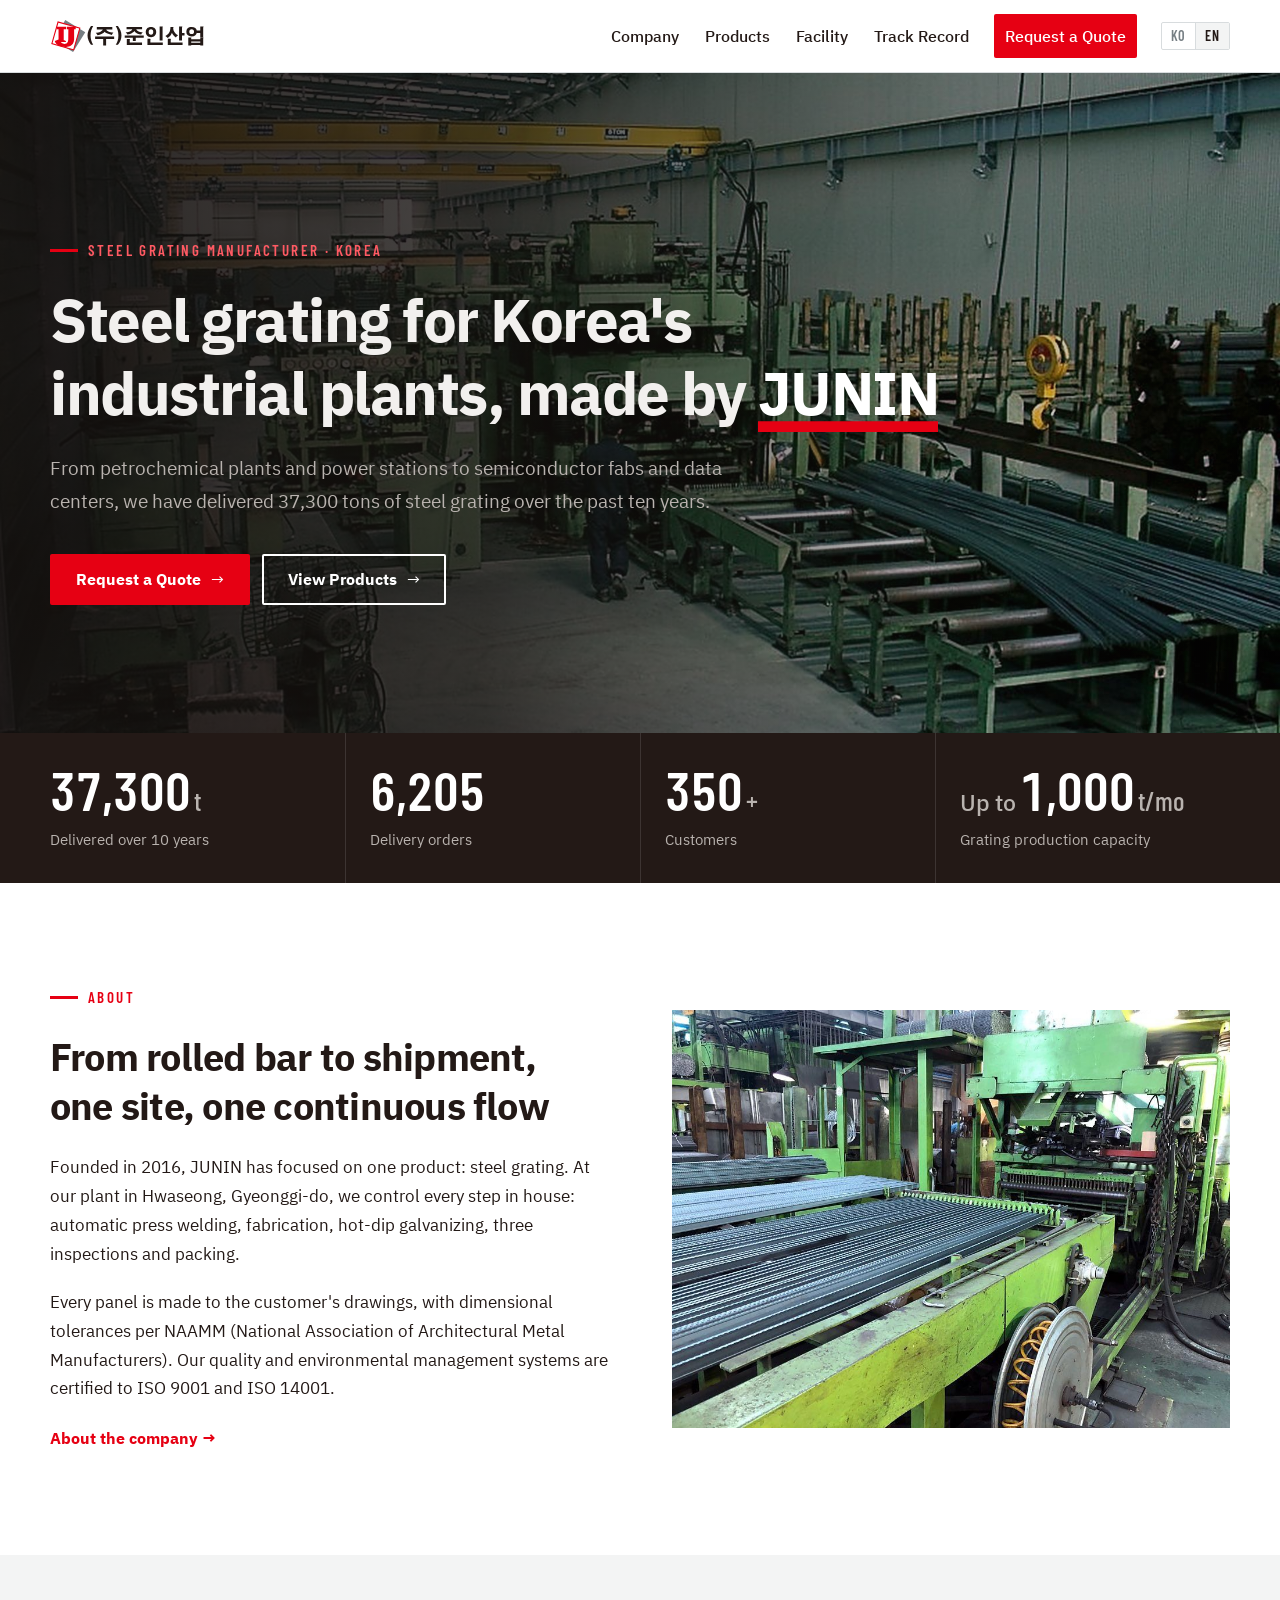
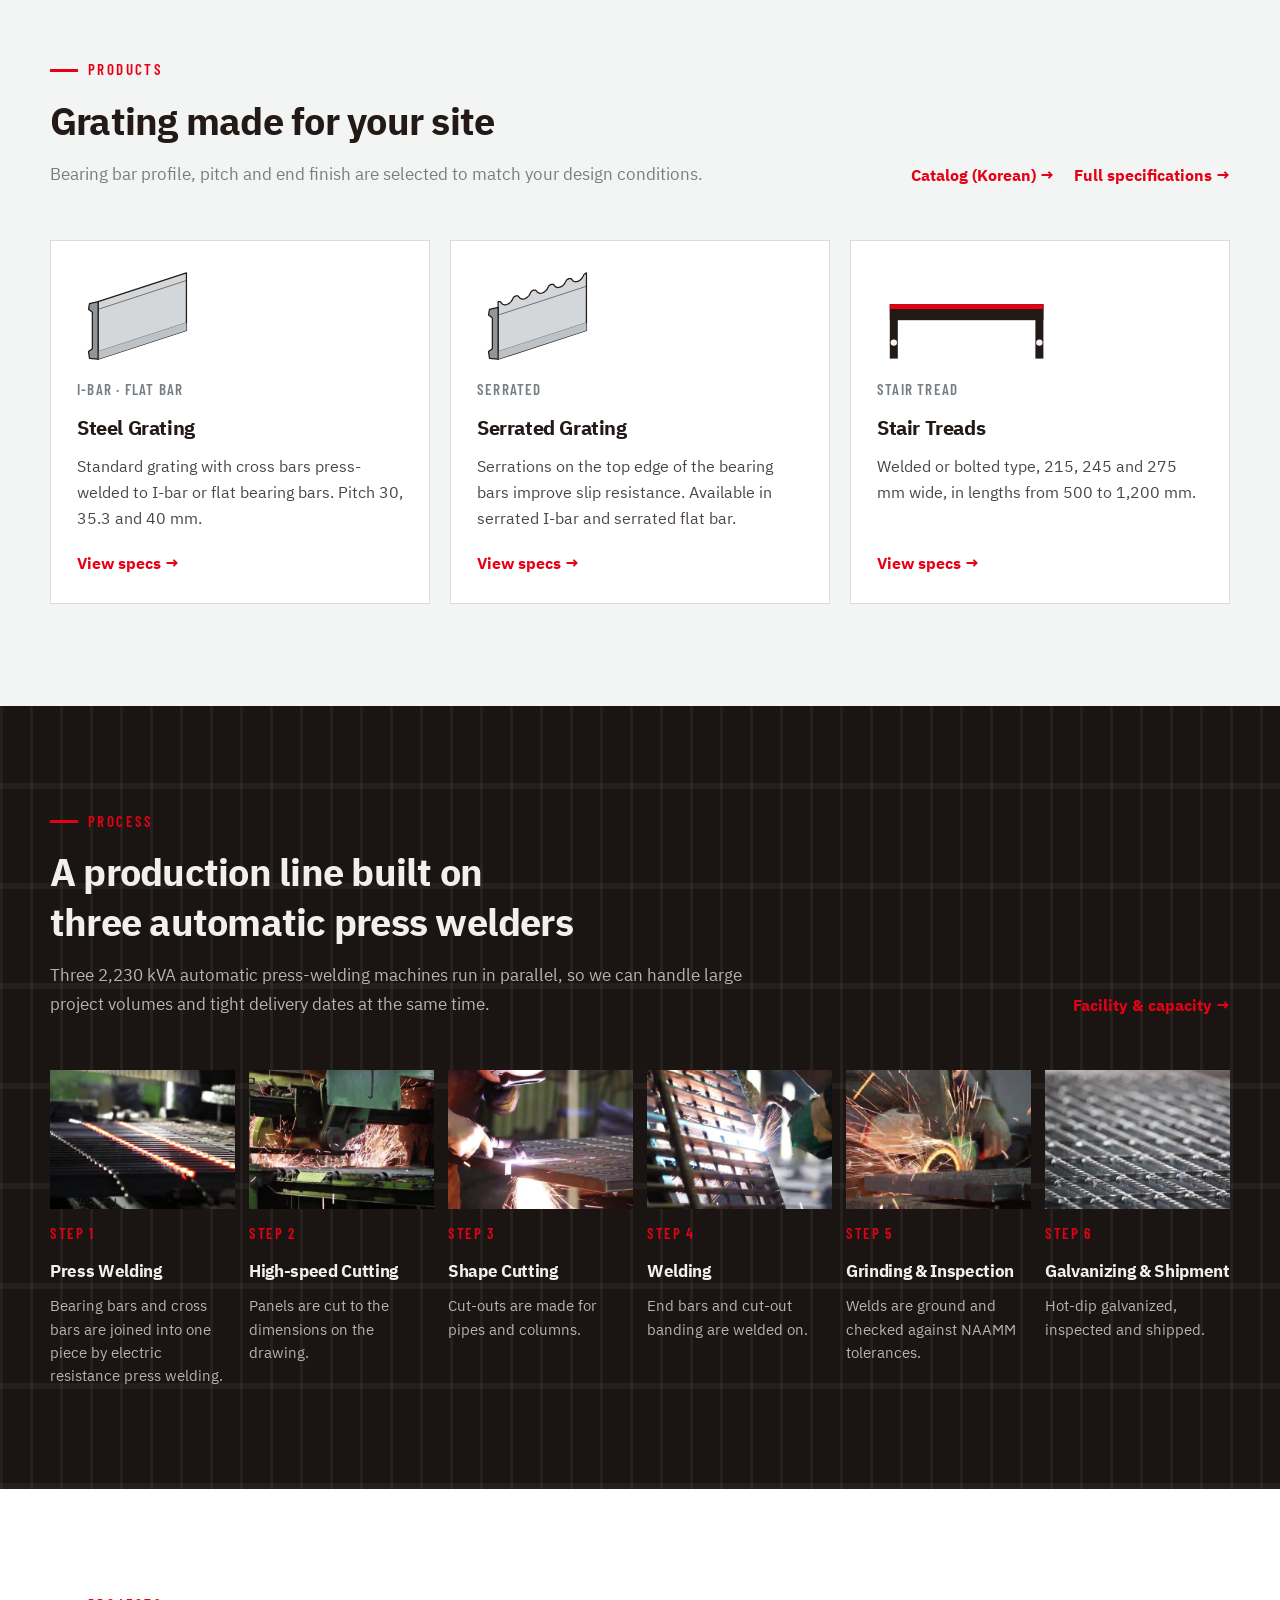
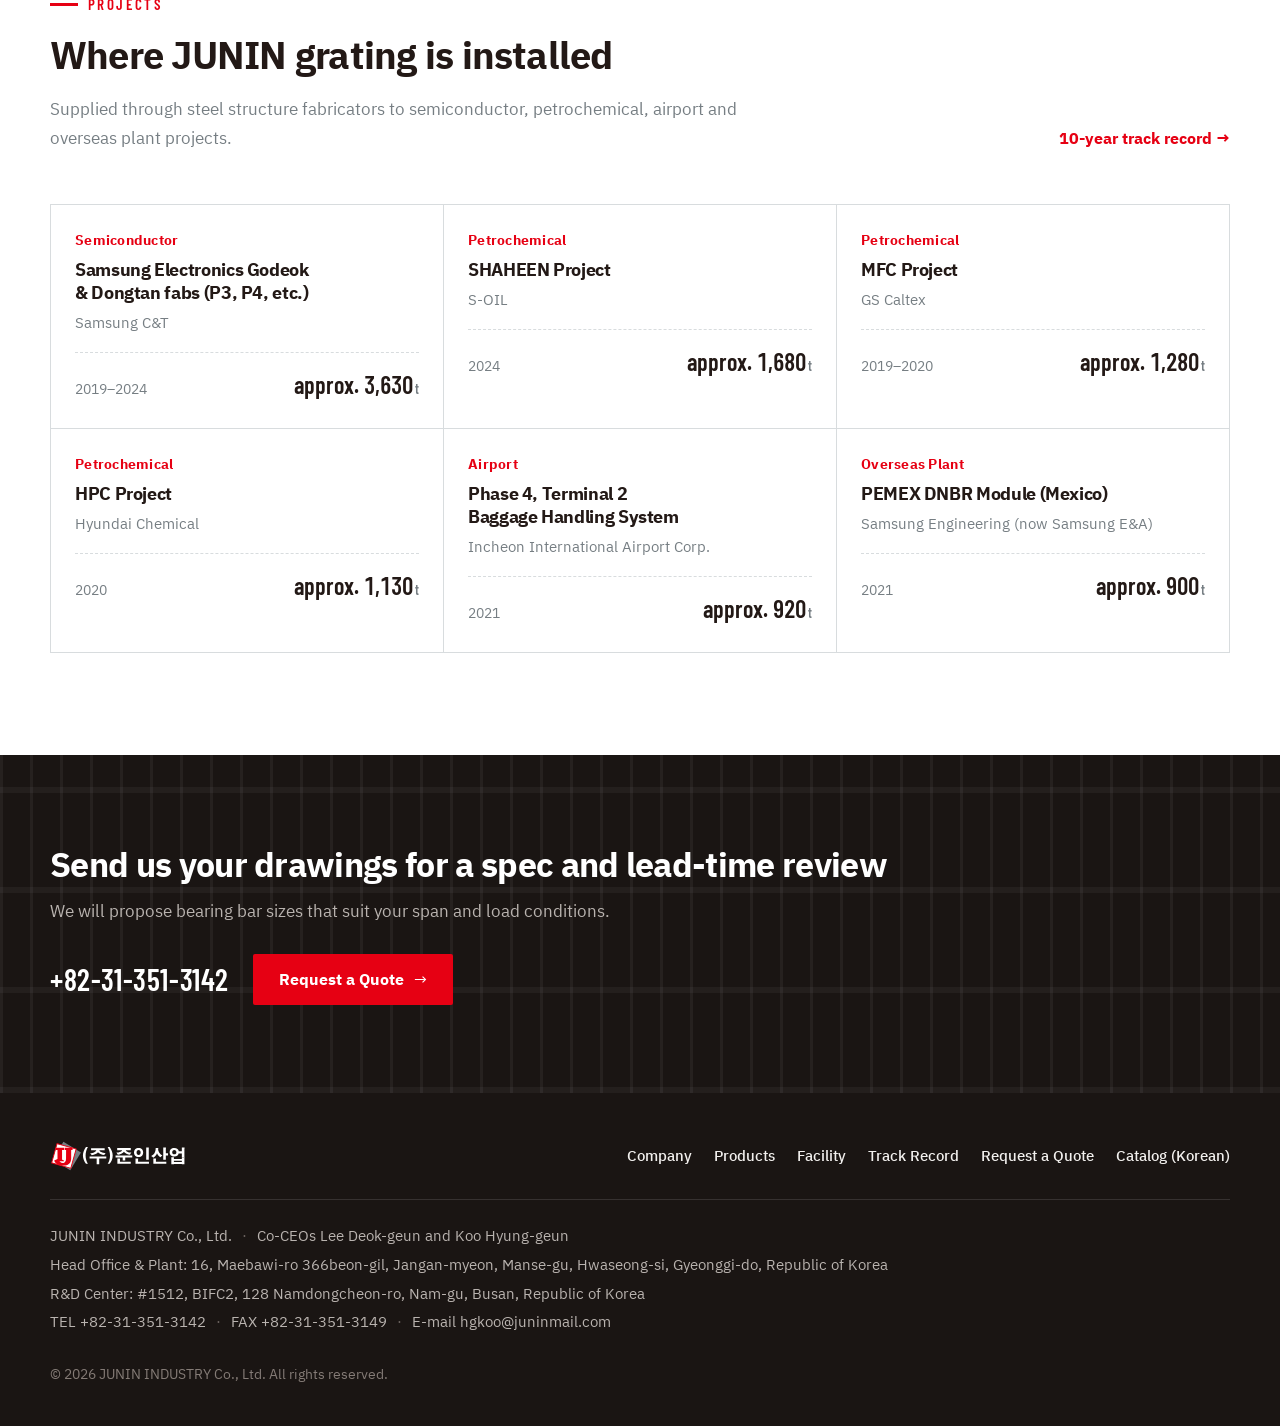
==== en/index.html @ 8a243081 "영문 홈페이지(/en/) 추가, KO/EN 전환과 hreflang·sitemap 반영 Co-Authored-By: Claude Opus 5.5 <noreply@anthropic.c" ====
<!doctype html>
<html lang="en">
<head>
<meta charset="utf-8">
<meta name="viewport" content="width=device-width, initial-scale=1, viewport-fit=cover">
<title>JUNIN INDUSTRY Co., Ltd. | Steel Grating Manufacturer, Korea</title>
<meta name="claude:viewport-fit-sides" content="cover">
<meta name="description" content="JUNIN Industrial, a steel grating manufacturer in Korea. Three automatic press-welding machines, capacity up to 1,000 t per month, 37,300 t delivered over 10 years.">
<meta property="og:type" content="website">
<meta property="og:title" content="JUNIN INDUSTRY Co., Ltd. | Steel Grating Manufacturer, Korea">
<meta property="og:description" content="JUNIN Industrial, a steel grating manufacturer in Korea. Three automatic press-welding machines, capacity up to 1,000 t per month, 37,300 t delivered over 10 years.">
<meta property="og:image" content="https://www.junin-grating.com/assets/img/hero-line.jpg">
<meta property="og:url" content="https://www.junin-grating.com/en/">
<meta property="og:site_name" content="JUNIN INDUSTRY Co., Ltd.">
<meta property="og:locale" content="en_US">
<meta property="og:locale:alternate" content="ko_KR">
<link rel="canonical" href="https://www.junin-grating.com/en/">
<link rel="alternate" hreflang="ko" href="https://www.junin-grating.com/">
<link rel="alternate" hreflang="en" href="https://www.junin-grating.com/en/">
<link rel="alternate" hreflang="x-default" href="https://www.junin-grating.com/">
<link rel="icon" type="image/png" sizes="32x32" href="../assets/img/mark-32.png">
<link rel="apple-touch-icon" href="../assets/img/mark-180.png">
<link rel="preconnect" href="https://fonts.googleapis.com">
<link rel="preconnect" href="https://fonts.gstatic.com" crossorigin>
<link rel="stylesheet" href="https://fonts.googleapis.com/css2?family=Barlow+Condensed:wght@500;600;700&family=IBM+Plex+Sans+KR:wght@400;500;700&display=swap">
<link rel="stylesheet" href="../assets/css/site.css">
</head>
<body>
<a class="sr-only" href="#main">Skip to content</a>
<header class="site-header">
  <div class="wrap">
    <a class="brand" href="./" aria-label="JUNIN INDUSTRY Co., Ltd. home"><img src="../assets/img/logo.svg" alt="JUNIN INDUSTRY Co., Ltd." width="155" height="34"></a>
    <div class="lang" aria-label="Language"><a href="../" lang="ko" hreflang="ko">KO</a><a href="./" lang="en" hreflang="en" aria-current="true">EN</a></div>
    <button class="nav-toggle" type="button" aria-expanded="false" aria-controls="site-nav"><span></span><span class="sr-only">Menu</span></button>
    <nav class="nav" id="site-nav" aria-label="Main menu">
      <a href="company.html">Company</a>
<a href="products.html">Products</a>
<a href="facility.html">Facility</a>
<a href="projects.html">Track Record</a>
<a class="nav-cta" href="contact.html">Request a Quote</a>
    </nav>
  </div>
</header>
<main id="main">
<section class="hero">
  <div class="hero-media"><img src="../assets/img/hero-line.jpg" alt="Automatic press-welding line for steel grating at the JUNIN plant" fetchpriority="high"></div>
  <div class="wrap">
    <span class="eyebrow">Steel Grating Manufacturer · Korea</span>
    <h1>Steel grating for Korea's industrial plants, made by <em>JUNIN</em></h1>
    <p class="lead">From petrochemical plants and power stations to semiconductor fabs and data centers, we have delivered 37,300 tons of steel grating over the past ten years.</p>
    <div class="btns">
      <a class="btn btn-red" href="contact.html">Request a Quote</a>
      <a class="btn btn-line" href="products.html">View Products</a>
    </div>
  </div>
</section>
<section class="stats" aria-label="Key figures"><div class="wrap"><ul><li><span class="num">37,300<small>t</small></span><span class="label">Delivered over 10 years</span></li><li><span class="num">6,205</span><span class="label">Delivery orders</span></li><li><span class="num">350<small>+</small></span><span class="label">Customers</span></li><li><span class="num"><span class="pre">Up to</span>1,000<small>t/mo</small></span><span class="label">Grating production capacity</span></li></ul></div></section>

<section class="section">
  <div class="wrap split">
    <div class="split-text" style="display:grid;gap:22px">
      <span class="eyebrow">About</span>
      <h2 style="font-size:clamp(26px,3.2vw,38px)">From rolled bar to shipment,<br>one site, one continuous flow</h2>
      <div class="prose">
        <p>Founded in 2016, JUNIN has focused on one product: steel grating. At our plant in Hwaseong, Gyeonggi-do, we control every step in house: automatic press welding, fabrication, hot-dip galvanizing, three inspections and packing.</p>
        <p>Every panel is made to the customer's drawings, with dimensional tolerances per NAAMM (National Association of Architectural Metal Manufacturers). Our quality and environmental management systems are certified to ISO 9001 and ISO 14001.</p>
      </div>
      <div><a class="link-more" href="company.html">About the company</a></div>
    </div>
    <div class="split-media"><img src="../assets/img/02-press-welder-2-front.jpg" alt="Front of automatic press-welding machine No. 2" loading="lazy"></div>
  </div>
</section>

<section class="section section-paper">
  <div class="wrap">
    <div class="sec-head sec-head-row">
      <div><span class="eyebrow">Products</span><h2>Grating made for your site</h2><p>Bearing bar profile, pitch and end finish are selected to match your design conditions.</p></div>
      <div style="display:flex;gap:20px;flex-wrap:wrap"><a class="link-more" href="../assets/docs/junin-catalog.pdf" download>Catalog (Korean)</a><a class="link-more" href="products.html">Full specifications</a></div>
    </div>
    <div class="cards">
      <a class="card" href="products.html#types">
        <div class="profile"><svg viewBox="0 0 124 100" aria-hidden="true"><path d="M22.0 34.0 L114.0 4.0 L114.0 64.0 L22.0 94.0Z" fill="#d3d7da" stroke="#231916" stroke-width="1.3" stroke-linejoin="round"/><path d="M22 42 L114 12" stroke="#231916" stroke-width="1" opacity=".55"/><path d="M22 86 L114 56" stroke="#231916" stroke-width="1" opacity=".55"/><path d="M22 86 L114 56 L114 64 L22 94Z" fill="#bcc2c6"/><path d="M22 34 L13 36 L12 42 L16 45 L16 83 L12 86 L13 93 L22 94Z" fill="#8e969b" stroke="#231916" stroke-width="1.3" stroke-linejoin="round"/></svg></div>
        <span class="code">I-BAR · FLAT BAR</span>
        <h3>Steel Grating</h3>
        <p>Standard grating with cross bars press-welded to I-bar or flat bearing bars. Pitch 30, 35.3 and 40 mm.</p>
        <span class="link-more">View specs</span>
      </a>
      <a class="card" href="products.html#types">
        <div class="profile"><svg viewBox="0 0 124 100" aria-hidden="true"><path d="M22.0 34.0 L24.3 33.9 L26.6 36.7 L28.9 37.3 L31.2 37.0 L33.5 35.8 L35.8 33.7 L38.1 29.4 L40.4 28.0 L42.7 27.9 L45.0 30.7 L47.3 31.3 L49.6 31.0 L51.9 29.8 L54.2 27.7 L56.5 23.4 L58.8 22.0 L61.1 21.9 L63.4 24.7 L65.7 25.3 L68.0 25.0 L70.3 23.8 L72.6 21.7 L74.9 17.4 L77.2 16.0 L79.5 15.9 L81.8 18.7 L84.1 19.3 L86.4 19.0 L88.7 17.8 L91.0 15.7 L93.3 11.4 L95.6 10.0 L97.9 9.9 L100.2 12.7 L102.5 13.3 L104.8 13.0 L107.1 11.8 L109.4 9.7 L111.7 5.4 L114.0 4.0 L114.0 64.0 L22.0 94.0Z" fill="#d3d7da" stroke="#231916" stroke-width="1.3" stroke-linejoin="round"/><path d="M22 48 L114 18" stroke="#231916" stroke-width="1" opacity=".55"/><path d="M22 86 L114 56" stroke="#231916" stroke-width="1" opacity=".55"/><path d="M22 86 L114 56 L114 64 L22 94Z" fill="#bcc2c6"/><path d="M22 40 L13 42 L12 48 L16 51 L16 83 L12 86 L13 93 L22 94Z" fill="#8e969b" stroke="#231916" stroke-width="1.3" stroke-linejoin="round"/></svg></div>
        <span class="code">SERRATED</span>
        <h3>Serrated Grating</h3>
        <p>Serrations on the top edge of the bearing bars improve slip resistance. Available in serrated I-bar and serrated flat bar.</p>
        <span class="link-more">View specs</span>
      </a>
      <a class="card" href="products.html#stair">
        <div class="profile"><svg viewBox="0 0 114 60" aria-hidden="true"><rect x="8" y="22" width="96" height="10" fill="#231916"/><rect x="8" y="22" width="5" height="34" fill="#231916"/><rect x="99" y="22" width="5" height="34" fill="#231916"/><rect x="8" y="22" width="96" height="3" fill="#E60013"/><circle cx="10.5" cy="46" r="2" fill="#f3f4f4"/><circle cx="101.5" cy="46" r="2" fill="#f3f4f4"/></svg></div>
        <span class="code">STAIR TREAD</span>
        <h3>Stair Treads</h3>
        <p>Welded or bolted type, 215, 245 and 275 mm wide, in lengths from 500 to 1,200 mm.</p>
        <span class="link-more">View specs</span>
      </a>
    </div>
  </div>
</section>

<section class="section section-dark grating-bg">
  <div class="wrap">
    <div class="sec-head sec-head-row">
      <div><span class="eyebrow">Process</span><h2>A production line built on three automatic press welders</h2><p>Three 2,230 kVA automatic press-welding machines run in parallel, so we can handle large project volumes and tight delivery dates at the same time.</p></div>
      <a class="link-more" href="facility.html">Facility &amp; capacity</a>
    </div>
    <ol class="flow">
      <li><figure><img src="../assets/img/v-01-press-welding.jpg" alt="Automatic press welding" loading="lazy"></figure><span class="step">STEP 1</span><h3>Press Welding</h3><p>Bearing bars and cross bars are joined into one piece by electric resistance press welding.</p></li>
      <li><figure><img src="../assets/img/v-02-high-speed-cutting.jpg" alt="High-speed cutting" loading="lazy"></figure><span class="step">STEP 2</span><h3>High-speed Cutting</h3><p>Panels are cut to the dimensions on the drawing.</p></li>
      <li><figure><img src="../assets/img/v-03-shape-cutting.jpg" alt="Shape cutting" loading="lazy"></figure><span class="step">STEP 3</span><h3>Shape Cutting</h3><p>Cut-outs are made for pipes and columns.</p></li>
      <li><figure><img src="../assets/img/v-04-welding.jpg" alt="Welding" loading="lazy"></figure><span class="step">STEP 4</span><h3>Welding</h3><p>End bars and cut-out banding are welded on.</p></li>
      <li><figure><img src="../assets/img/v-05-grinding.jpg" alt="Grinding" loading="lazy"></figure><span class="step">STEP 5</span><h3>Grinding &amp; Inspection</h3><p>Welds are ground and checked against NAAMM tolerances.</p></li>
      <li><figure><img src="../assets/img/v-06-galvanized-product.jpg" alt="Hot-dip galvanized grating" loading="lazy"></figure><span class="step">STEP 6</span><h3>Galvanizing &amp; Shipment</h3><p>Hot-dip galvanized, inspected and shipped.</p></li>
    </ol>
  </div>
</section>

<section class="section">
  <div class="wrap">
    <div class="sec-head sec-head-row">
      <div><span class="eyebrow">Projects</span><h2>Where JUNIN grating is installed</h2><p>Supplied through steel structure fabricators to semiconductor, petrochemical, airport and overseas plant projects.</p></div>
      <a class="link-more" href="projects.html">10-year track record</a>
    </div>
    <div class="proj-grid">
<article class="proj">
  <span class="field">Semiconductor</span>
  <h3>Samsung Electronics Godeok &amp; Dongtan fabs (P3, P4, etc.)</h3>
  <span class="client">Samsung C&amp;T</span>
  <div class="meta"><span>2019–2024</span><span class="num">approx. 3,630<small>t</small></span></div>
</article>
<article class="proj">
  <span class="field">Petrochemical</span>
  <h3>SHAHEEN Project</h3>
  <span class="client">S-OIL</span>
  <div class="meta"><span>2024</span><span class="num">approx. 1,680<small>t</small></span></div>
</article>
<article class="proj">
  <span class="field">Petrochemical</span>
  <h3>MFC Project</h3>
  <span class="client">GS Caltex</span>
  <div class="meta"><span>2019–2020</span><span class="num">approx. 1,280<small>t</small></span></div>
</article>
<article class="proj">
  <span class="field">Petrochemical</span>
  <h3>HPC Project</h3>
  <span class="client">Hyundai Chemical</span>
  <div class="meta"><span>2020</span><span class="num">approx. 1,130<small>t</small></span></div>
</article>
<article class="proj">
  <span class="field">Airport</span>
  <h3>Phase 4, Terminal 2 Baggage Handling System</h3>
  <span class="client">Incheon International Airport Corp.</span>
  <div class="meta"><span>2021</span><span class="num">approx. 920<small>t</small></span></div>
</article>
<article class="proj">
  <span class="field">Overseas Plant</span>
  <h3>PEMEX DNBR Module (Mexico)</h3>
  <span class="client">Samsung Engineering (now Samsung E&amp;A)</span>
  <div class="meta"><span>2021</span><span class="num">approx. 900<small>t</small></span></div>
</article>
    </div>
  </div>
</section>
<section class="cta-band grating-bg">
  <div class="wrap">
    <div>
      <h2>Send us your drawings for a spec and lead-time review</h2>
      <p>We will propose bearing bar sizes that suit your span and load conditions.</p>
    </div>
    <div class="contact-quick">
      <a class="tel" href="tel:+82313513142">+82-31-351-3142</a>
      <a class="btn btn-red" href="contact.html">Request a Quote</a>
    </div>
  </div>
</section>
</main>
<footer class="site-footer">
  <div class="wrap">
    <div class="foot-top">
      <img src="../assets/img/logo-white.svg" alt="JUNIN INDUSTRY Co., Ltd." width="137" height="30">
      <nav class="foot-nav" aria-label="Footer menu"><a href="company.html">Company</a><a href="products.html">Products</a><a href="facility.html">Facility</a><a href="projects.html">Track Record</a><a href="contact.html">Request a Quote</a><a href="../assets/docs/junin-catalog.pdf" download>Catalog (Korean)</a></nav>
    </div>
    <div class="foot-info">
      <p><span>JUNIN INDUSTRY Co., Ltd.</span><span>Co-CEOs Lee Deok-geun and Koo Hyung-geun</span></p>
      <p><span>Head Office &amp; Plant: 16, Maebawi-ro 366beon-gil, Jangan-myeon, Manse-gu, Hwaseong-si, Gyeonggi-do, Republic of Korea</span></p>
      <p><span>R&amp;D Center: #1512, BIFC2, 128 Namdongcheon-ro, Nam-gu, Busan, Republic of Korea</span></p>
      <p><span>TEL <a href="tel:+82313513142">+82-31-351-3142</a></span><span>FAX +82-31-351-3149</span><span>E-mail <a href="mailto:hgkoo@juninmail.com">hgkoo@juninmail.com</a></span></p>
    </div>
    <p class="foot-copy">© 2026 JUNIN INDUSTRY Co., Ltd. All rights reserved.</p>
  </div>
</footer>
<script src="../assets/js/site.js"></script>
</body>
</html>
---- assets/css/site.css ----
/* 준인산업 — 산업 현장의 바닥을 만드는 회사.
   Layout: 사진과 숫자를 앞세운 넓은 밴드, 본문은 1180px 그리드. 어두운 밴드에는 그레이팅(베어링 바 30 · 크로스 바 100) 패턴.
   Single light theme by choice: 로고의 검정 글자가 밝은 바탕을 전제로 하므로 다크 모드를 두지 않음. */
:root {
  --red: #E60013;
  --red-deep: #b8000f;
  --ink: #231916;
  --steel: #767E83;
  --steel-soft: #a9b0b4;
  --bg: #ffffff;
  --paper: #f3f4f4;
  --line: #d8dcde;
  --dark: #1a1513;
  --dark-2: #2a2421;
  --on-dark: #f2f0ee;
  --on-dark-dim: #b9b3af;

  --font-body: "IBM Plex Sans KR", "Apple SD Gothic Neo", "Malgun Gothic", system-ui, sans-serif;
  --font-num: "Barlow Condensed", "Arial Narrow", "IBM Plex Sans KR", sans-serif;

  --wrap: 1180px;
  --gutter-l: max(20px, env(safe-area-inset-left, 0px));
  --gutter-r: max(20px, env(safe-area-inset-right, 0px));
  --header-h: 72px;
  color-scheme: light;
}

*, *::before, *::after { box-sizing: border-box; }
html { scroll-behavior: smooth; -webkit-text-size-adjust: 100%; }
@media (prefers-reduced-motion: reduce) { html { scroll-behavior: auto; } *, *::before, *::after { transition: none !important; animation: none !important; } }
body {
  margin: 0;
  background: var(--bg);
  color: var(--ink);
  font-family: var(--font-body);
  font-size: 16px;
  line-height: 1.7;
  word-break: keep-all;
  overflow-wrap: anywhere;
}
img, video { max-width: 100%; display: block; }
a { color: inherit; }
h1, h2, h3, h4 { margin: 0; line-height: 1.3; text-wrap: balance; letter-spacing: -0.02em; }
p { margin: 0; }
ul, ol { margin: 0; padding: 0; }
table { border-collapse: collapse; }
:focus-visible { outline: 3px solid var(--red); outline-offset: 2px; }
.sr-only { position: absolute; width: 1px; height: 1px; overflow: hidden; clip: rect(0 0 0 0); white-space: nowrap; }

.wrap { max-width: calc(var(--wrap) + 40px); margin: 0 auto; padding-left: var(--gutter-l); padding-right: var(--gutter-r); }
.num { font-family: var(--font-num); font-variant-numeric: tabular-nums; letter-spacing: 0; }

/* ---------- header ---------- */
body::before { content: ""; position: fixed; inset: 0 0 auto; height: env(safe-area-inset-top, 0px); z-index: 60; background: var(--bg); }
.site-header {
  position: sticky; top: env(safe-area-inset-top, 0px); z-index: 50;
  background: rgba(255,255,255,.96);
  border-bottom: 1px solid var(--line);
  backdrop-filter: saturate(1.2) blur(6px);
}
.site-header .wrap { display: flex; align-items: center; gap: 24px; height: var(--header-h); }
.brand { display: flex; align-items: center; flex-shrink: 0; }
.brand img { height: 34px; width: auto; }
.nav { margin-left: auto; display: flex; align-items: center; gap: 4px; }
.nav a {
  text-decoration: none; font-weight: 500; font-size: 15.5px;
  padding: 8px 14px; border-radius: 2px; color: var(--ink);
}
.nav a:hover { color: var(--red); }
.nav a[aria-current="page"] { color: var(--red); box-shadow: inset 0 -2px 0 var(--red); border-radius: 0; }
.nav .nav-cta {
  margin-left: 10px; background: var(--red); color: #fff; padding: 9px 18px; border-radius: 2px;
}
.nav .nav-cta:hover { background: var(--red-deep); color: #fff; }
.nav .nav-cta[aria-current="page"] { box-shadow: none; color: #fff; }
.nav-toggle {
  display: none; margin-left: auto; width: 44px; height: 44px; border: 1px solid var(--line);
  background: var(--bg); border-radius: 2px; cursor: pointer; padding: 0;
  align-items: center; justify-content: center;
}
.nav-toggle span, .nav-toggle span::before, .nav-toggle span::after {
  display: block; width: 20px; height: 2px; background: var(--ink); position: relative; content: "";
}
.nav-toggle span::before { position: absolute; top: -6px; }
.nav-toggle span::after { position: absolute; top: 6px; }
@media (max-width: 900px) {
  :root { --header-h: 62px; }
  .brand img { height: 28px; }
  .nav-toggle { display: inline-flex; }
  .nav {
    display: none; position: absolute; left: 0; right: 0; top: var(--header-h);
    flex-direction: column; align-items: stretch; gap: 0;
    background: var(--bg); border-bottom: 1px solid var(--line);
    padding: 8px var(--gutter-r) 16px var(--gutter-l);
  }
  .nav.open { display: flex; }
  .nav a { padding: 14px 4px; border-bottom: 1px solid var(--paper); font-size: 17px; }
  .nav a[aria-current="page"] { box-shadow: none; }
  .nav .nav-cta { margin: 12px 0 0; text-align: center; border-bottom: 0; }
}

/* ---------- buttons ---------- */
.btns { display: flex; flex-wrap: wrap; gap: 12px; }
.btn {
  display: inline-flex; align-items: center; gap: 10px; text-decoration: none;
  font-weight: 700; font-size: 16px; padding: 14px 24px; border-radius: 2px;
  border: 2px solid transparent; cursor: pointer; font-family: inherit; line-height: 1.2;
}
.btn::after { content: "→"; font-weight: 400; transition: transform .15s; }
.btn:hover::after { transform: translateX(3px); }
.btn-red { background: var(--red); color: #fff; }
.btn-red:hover { background: var(--red-deep); }
.btn-line { border-color: currentColor; color: inherit; background: transparent; }
.btn-line:hover { background: rgba(127,127,127,.12); }
.btn-plain::after { content: none; }

/* ---------- hero ---------- */
.hero {
  position: relative; color: var(--on-dark); background: var(--dark);
  isolation: isolate; overflow: hidden;
}
.hero-media { position: absolute; inset: 0; z-index: -2; }
.hero-media img { width: 100%; height: 100%; object-fit: cover; }
.hero::before {
  content: ""; position: absolute; inset: 0; z-index: -1;
  background: linear-gradient(90deg, rgba(20,16,14,.92) 0%, rgba(20,16,14,.78) 38%, rgba(20,16,14,.25) 75%, rgba(20,16,14,.1) 100%);
}
.hero .wrap { padding-block: clamp(80px, 13vw, 160px) clamp(72px, 10vw, 128px); }
.hero-sub-page .wrap { padding-block: clamp(64px, 9vw, 112px) clamp(56px, 7vw, 88px); }
.eyebrow {
  display: inline-flex; align-items: center; gap: 10px;
  font-family: var(--font-num); font-weight: 600; font-size: 15px; letter-spacing: .16em; text-transform: uppercase;
  color: var(--red);
}
.eyebrow::before { content: ""; width: 28px; height: 3px; background: var(--red); }
.hero .eyebrow { color: #ff5a63; }
.hero .eyebrow::before { background: var(--red); }
.hero h1 {
  margin-top: 20px; max-width: 16em;
  font-size: clamp(32px, 5.2vw, 60px); font-weight: 700; line-height: 1.22; letter-spacing: -0.035em;
}
.hero h1 em { font-style: normal; color: #fff; box-shadow: inset 0 -0.18em 0 var(--red); }
.hero .lead { margin-top: 22px; max-width: 36em; font-size: clamp(16px, 1.6vw, 19px); color: var(--on-dark-dim); line-height: 1.75; }
.hero .btns { margin-top: 36px; }
.hero .btn-line { color: #fff; }

/* ---------- stat band ---------- */
.stats { background: var(--ink); color: var(--on-dark); position: relative; }
.stats ul { list-style: none; display: grid; grid-template-columns: repeat(4, minmax(0,1fr)); }
.stats li { padding: 30px 24px 30px 0; border-left: 1px solid rgba(255,255,255,.12); padding-left: 24px; }
.stats li:first-child { border-left: 0; padding-left: 0; }
.stats .num { display: block; font-size: clamp(36px, 4.4vw, 54px); font-weight: 600; line-height: 1; color: #fff; }
.stats .num small { font-size: .5em; font-weight: 500; margin-left: 3px; color: var(--on-dark-dim); }
.stats .num .pre { font-size: .42em; font-weight: 500; margin-right: 4px; color: var(--on-dark-dim); font-family: var(--font-body); }
.stats .label { display: block; margin-top: 10px; font-size: 15px; color: var(--on-dark-dim); }
.stats-light { background: var(--paper); color: var(--ink); }
.stats-light li { border-left-color: var(--line); }
.stats-light .num { color: var(--ink); }
.stats-light .num small, .stats-light .num .pre, .stats-light .label { color: var(--steel); }
@media (max-width: 760px) {
  .stats ul { grid-template-columns: repeat(2, minmax(0,1fr)); }
  .stats li { padding: 22px 12px 22px 16px; border-top: 1px solid rgba(255,255,255,.12); }
  .stats li:nth-child(odd) { border-left: 0; padding-left: 0; }
  .stats li:nth-child(-n+2) { border-top: 0; }
  .stats-light li { border-top-color: var(--line); }
}

/* ---------- sections ---------- */
.section { padding-block: clamp(64px, 8vw, 112px); }
.section-tight { padding-block: clamp(48px, 6vw, 80px); }
.section-paper { background: var(--paper); }
.section-dark { background: var(--dark); color: var(--on-dark); }
.grating-bg {
  background-color: var(--dark);
  background-image:
    repeating-linear-gradient(90deg, rgba(255,255,255,.05) 0 3px, transparent 3px 30px),
    repeating-linear-gradient(0deg, rgba(255,255,255,.045) 0 6px, transparent 6px 100px);
}
.sec-head { display: grid; gap: 14px; max-width: 760px; margin-bottom: clamp(32px, 4vw, 52px); }
.sec-head h2 { font-size: clamp(26px, 3.2vw, 38px); font-weight: 700; }
.sec-head p { color: var(--steel); font-size: 17px; }
.section-dark .sec-head p { color: var(--on-dark-dim); }
.sec-head-row { display: flex; flex-wrap: wrap; align-items: end; justify-content: space-between; gap: 20px; max-width: none; }
.sec-head-row > div { display: grid; gap: 14px; max-width: 720px; }
.prose { max-width: 42em; display: grid; gap: 1.1em; font-size: 17px; }
.note { color: var(--steel); font-size: 14px; }
.section-dark .note { color: var(--on-dark-dim); }
.link-more { font-weight: 700; text-decoration: none; color: var(--red); white-space: nowrap; }
.link-more::after { content: " →"; }
.link-more:hover { text-decoration: underline; }

/* ---------- split ---------- */
.split { display: grid; grid-template-columns: minmax(0,1fr) minmax(0,1fr); gap: clamp(32px, 5vw, 72px); align-items: center; }
.split > * { min-width: 0; }
.split-media img { width: 100%; aspect-ratio: 4/3; object-fit: cover; }
@media (max-width: 860px) { .split { grid-template-columns: minmax(0,1fr); } }

/* ---------- product cards ---------- */
.cards { display: grid; grid-template-columns: repeat(3, minmax(0,1fr)); gap: 20px; }
.card {
  display: flex; flex-direction: column; gap: 12px; text-decoration: none;
  background: var(--bg); border: 1px solid var(--line); padding: 28px 26px 26px;
  transition: border-color .15s, transform .15s;
}
a.card:hover { border-color: var(--ink); transform: translateY(-2px); }
.card .profile { height: 64px; color: var(--ink); }
.card .profile svg { height: 100%; width: auto; }
.card h3 { font-size: 20px; }
.card .code { font-family: var(--font-num); font-size: 15px; letter-spacing: .08em; color: var(--steel); font-weight: 600; }
.card p { color: #4c4542; font-size: 15.5px; }
.card .link-more { margin-top: auto; padding-top: 6px; }
@media (max-width: 960px) { .cards { grid-template-columns: repeat(2, minmax(0,1fr)); } }
@media (max-width: 600px) { .cards { grid-template-columns: minmax(0,1fr); } }

/* ---------- process strip ---------- */
.flow { list-style: none; display: grid; grid-template-columns: repeat(6, minmax(0,1fr)); gap: 14px; }
.flow li { display: grid; gap: 12px; align-content: start; }
.flow figure { margin: 0; position: relative; }
.flow img { width: 100%; aspect-ratio: 4/3; object-fit: cover; }
.flow .step { font-family: var(--font-num); font-weight: 600; color: var(--red); font-size: 15px; letter-spacing: .1em; }
.flow h3 { font-size: 17px; margin-top: 2px; }
.flow p { font-size: 14.5px; color: var(--on-dark-dim); line-height: 1.6; }
.section:not(.section-dark) .flow p { color: var(--steel); }
@media (max-width: 1000px) { .flow { grid-template-columns: repeat(3, minmax(0,1fr)); row-gap: 28px; } }
@media (max-width: 560px) { .flow { grid-template-columns: repeat(2, minmax(0,1fr)); } }

/* ---------- tables ---------- */
.table-scroll { overflow-x: auto; -webkit-overflow-scrolling: touch; border-top: 2px solid var(--ink); }
.tbl { width: 100%; font-size: 15px; font-variant-numeric: tabular-nums; }
.tbl th, .tbl td { padding: 13px 14px; border-bottom: 1px solid var(--line); text-align: left; vertical-align: top; }
.tbl thead th { font-weight: 700; background: var(--paper); white-space: nowrap; font-size: 14.5px; }
.tbl td.r, .tbl th.r { text-align: right; }
.tbl td.c, .tbl th.c { text-align: center; }
.tbl tbody th { font-weight: 700; }
.tbl .muted { color: var(--steel); }
.tbl-compact th, .tbl-compact td { padding: 9px 10px; }
.tbl-spec td, .tbl-spec th { text-align: center; white-space: nowrap; }
.tbl-spec tbody th { text-align: left; }
.tbl-spec thead tr:first-child th { border-bottom: 1px solid var(--line); }
.section-dark .table-scroll { border-top-color: var(--on-dark); }
.section-dark .tbl th, .section-dark .tbl td { border-bottom-color: rgba(255,255,255,.14); }
.section-dark .tbl thead th { background: rgba(255,255,255,.06); }

/* ---------- photo grid ---------- */
.photos { display: grid; grid-template-columns: repeat(4, minmax(0,1fr)); gap: 12px; }
.photos figure { margin: 0; }
.photos img { width: 100%; aspect-ratio: 4/3; object-fit: cover; }
.photos figcaption { font-size: 14px; color: var(--steel); margin-top: 8px; }
.section-dark .photos figcaption { color: var(--on-dark-dim); }
@media (max-width: 860px) { .photos { grid-template-columns: repeat(2, minmax(0,1fr)); } }

/* ---------- steps (10단계) ---------- */
.steps { list-style: none; display: grid; grid-template-columns: repeat(5, minmax(0,1fr)); border-top: 2px solid var(--ink); }
.steps li { padding: 22px 18px 24px 0; border-bottom: 1px solid var(--line); display: grid; gap: 8px; align-content: start; }
.steps li + li { padding-left: 18px; border-left: 1px solid var(--line); }
.steps li:nth-child(5n+1) { padding-left: 0; border-left: 0; }
.steps .n { font-family: var(--font-num); font-size: 34px; font-weight: 600; line-height: 1; color: var(--steel-soft); }
.steps li.qc .n { color: var(--red); }
.steps h3 { font-size: 17px; }
.steps p { font-size: 14.5px; color: #4c4542; line-height: 1.6; }
@media (max-width: 960px) {
  .steps { grid-template-columns: repeat(2, minmax(0,1fr)); }
  .steps li, .steps li + li { padding: 20px 14px 20px 0; border-left: 0; }
  .steps li:nth-child(even) { padding-left: 16px; border-left: 1px solid var(--line); }
}

/* ---------- key list / feature list ---------- */
.facts { display: grid; grid-template-columns: repeat(2, minmax(0,1fr)); gap: 0 48px; }
.facts > div { padding: 20px 0; border-top: 1px solid var(--line); display: grid; grid-template-columns: 9.5em minmax(0,1fr); gap: 16px; }
.facts dt { font-weight: 700; }
.facts dd { margin: 0; color: #4c4542; }
@media (max-width: 760px) { .facts { grid-template-columns: minmax(0,1fr); } .facts > div { grid-template-columns: minmax(0,1fr); gap: 4px; } }

/* ---------- projects ---------- */
.proj-grid { display: grid; grid-template-columns: repeat(3, minmax(0,1fr)); gap: 1px; background: var(--line); border: 1px solid var(--line); }
.proj { background: var(--bg); padding: 24px 24px 22px; display: grid; gap: 6px; align-content: start; }
.proj .field { font-size: 13.5px; font-weight: 700; color: var(--red); letter-spacing: .02em; }
.proj h3 { font-size: 18px; }
.proj .client { color: var(--steel); font-size: 15px; }
.proj .meta { display: flex; justify-content: space-between; align-items: baseline; margin-top: 10px; padding-top: 12px; border-top: 1px dashed var(--line); font-size: 14px; color: var(--steel); }
.proj .meta .num { font-size: 24px; font-weight: 600; color: var(--ink); }
.proj .meta .num small { font-size: 14px; color: var(--steel); margin-left: 2px; }
@media (max-width: 960px) { .proj-grid { grid-template-columns: repeat(2, minmax(0,1fr)); } }
@media (max-width: 600px) { .proj-grid { grid-template-columns: minmax(0,1fr); } }

.clients { list-style: none; display: grid; grid-template-columns: repeat(5, minmax(0,1fr)); border-top: 1px solid var(--line); border-left: 1px solid var(--line); }
.clients li { padding: 24px 12px; text-align: center; font-weight: 700; font-size: 17px; border-right: 1px solid var(--line); border-bottom: 1px solid var(--line); }
@media (max-width: 760px) { .clients { grid-template-columns: repeat(2, minmax(0,1fr)); } }

/* ---------- chart ---------- */
.chart-box { display: grid; gap: 14px; }
.chart-box svg { width: 100%; height: auto; display: block; }
.chart-box .chart-title { font-weight: 700; font-size: 18px; }
.chart-scroll { overflow-x: auto; }
.chart-scroll svg { min-width: 560px; }
.bars-h { display: grid; gap: 14px; }
.bars-h .row { display: grid; grid-template-columns: 9em minmax(0,1fr) 5.5em; gap: 14px; align-items: center; font-size: 15px; }
.bars-h .track { height: 22px; background: var(--paper); }
.bars-h .fill { height: 100%; background: var(--ink); }
.bars-h .row:first-child .fill { background: var(--red); }
.bars-h .val { text-align: right; font-family: var(--font-num); font-size: 18px; font-weight: 600; font-variant-numeric: tabular-nums; }
.bars-h .val small { font-family: var(--font-body); font-size: 12.5px; color: var(--steel); font-weight: 400; margin-left: 4px; }
@media (max-width: 520px) { .bars-h .row { grid-template-columns: 6.8em minmax(0,1fr) 4.6em; gap: 8px; font-size: 14px; } }

/* ---------- timeline ---------- */
.timeline { list-style: none; display: grid; border-top: 2px solid var(--ink); }
.timeline li { display: grid; grid-template-columns: 7em minmax(0,1fr); gap: 16px; padding: 14px 0; border-bottom: 1px solid var(--line); }
.timeline .num { font-size: 20px; font-weight: 600; color: var(--red); }
.timeline .yr-first .num { color: var(--ink); }

/* ---------- cert ---------- */
.certs { display: grid; grid-template-columns: repeat(2, minmax(0,1fr)); gap: 20px; }
.cert { border: 1px solid var(--line); padding: 28px; display: grid; gap: 10px; background: var(--bg); }
.cert .std { font-family: var(--font-num); font-size: 34px; font-weight: 600; line-height: 1; }
.cert h3 { font-size: 17px; }
.cert dl { margin: 6px 0 0; display: grid; grid-template-columns: 5.5em minmax(0,1fr); gap: 6px 12px; font-size: 15px; }
.cert dt { color: var(--steel); }
.cert dd { margin: 0; }
@media (max-width: 700px) { .certs { grid-template-columns: minmax(0,1fr); } }

/* ---------- values ---------- */
.values { display: grid; grid-template-columns: repeat(3, minmax(0,1fr)); gap: 0; border-top: 1px solid rgba(255,255,255,.18); }
.values > div { padding: 26px 24px 8px 0; display: grid; gap: 8px; align-content: start; }
.values > div + div { padding-left: 24px; border-left: 1px solid rgba(255,255,255,.18); }
.values .en { font-family: var(--font-num); font-weight: 600; letter-spacing: .12em; text-transform: uppercase; color: #ff5a63; font-size: 15px; }
.values h3 { font-size: 20px; }
.values p { color: var(--on-dark-dim); font-size: 15.5px; }
@media (max-width: 760px) { .values { grid-template-columns: minmax(0,1fr); } .values > div + div { padding-left: 0; border-left: 0; border-top: 1px solid rgba(255,255,255,.18); } }

/* ---------- location ---------- */
.locs { display: grid; grid-template-columns: repeat(2, minmax(0,1fr)); gap: 20px; }
.loc { border-top: 3px solid var(--ink); padding-top: 20px; display: grid; gap: 10px; }
.loc .tag { font-size: 14px; font-weight: 700; color: var(--red); }
.loc h3 { font-size: 20px; }
.loc address { font-style: normal; font-size: 16.5px; }
.loc .maps { display: flex; gap: 16px; flex-wrap: wrap; font-size: 15px; }
.loc .maps a { color: var(--steel); }
@media (max-width: 700px) { .locs { grid-template-columns: minmax(0,1fr); } }

/* ---------- video ---------- */
.video-frame { position: relative; background: #000; }
.video-frame video { width: 100%; aspect-ratio: 16/9; object-fit: cover; }
.chapters { list-style: none; display: grid; grid-template-columns: repeat(6, minmax(0,1fr)); gap: 10px; margin-top: 14px; }
.chapters button {
  all: unset; cursor: pointer; display: grid; gap: 6px; font-size: 14px; color: var(--on-dark-dim); width: 100%;
}
.chapters button img { width: 100%; aspect-ratio: 16/9; object-fit: cover; opacity: .7; transition: opacity .15s; }
.chapters button:hover img, .chapters button:focus-visible img { opacity: 1; }
.chapters button:focus-visible { outline: 3px solid var(--red); outline-offset: 2px; }
.chapters .t { font-family: var(--font-num); color: #ff5a63; font-weight: 600; }
@media (max-width: 760px) { .chapters { grid-template-columns: repeat(3, minmax(0,1fr)); } }

/* ---------- profiles (제품 단면) ---------- */
.types { display: grid; grid-template-columns: repeat(5, minmax(0,1fr)); gap: 16px; }
.type { border: 1px solid var(--line); padding: 22px 18px; display: grid; gap: 10px; align-content: start; background: var(--bg); }
.type .profile { height: 70px; display: flex; align-items: end; }
.type .profile svg { height: 100%; width: auto; }
.type h3 { font-size: 17px; }
.type .code { font-family: var(--font-num); font-size: 15px; color: var(--steel); font-weight: 600; letter-spacing: .06em; }
.type p { font-size: 14.5px; color: #4c4542; line-height: 1.6; }
@media (max-width: 1000px) { .types { grid-template-columns: repeat(3, minmax(0,1fr)); } }
@media (max-width: 600px) { .types { grid-template-columns: repeat(2, minmax(0,1fr)); } }

.anatomy { display: grid; grid-template-columns: minmax(0,1.1fr) minmax(0,1fr); gap: clamp(28px,4vw,56px); align-items: center; }
.anatomy > * { min-width: 0; }
.anatomy svg { width: 100%; height: auto; }
@media (max-width: 860px) { .anatomy { grid-template-columns: minmax(0,1fr); } }

.fix { display: grid; grid-template-columns: repeat(4, minmax(0,1fr)); gap: 0; border-top: 2px solid var(--ink); }
.fix > div { padding: 20px 18px 20px 0; display: grid; gap: 6px; }
.fix > div + div { padding-left: 18px; border-left: 1px solid var(--line); }
.fix h3 { font-size: 17px; }
.fix p { color: #4c4542; font-size: 15px; }
@media (max-width: 760px) { .fix { grid-template-columns: repeat(2, minmax(0,1fr)); } .fix > div:nth-child(3) { padding-left: 0; border-left: 0; } .fix > div:nth-child(n+3) { border-top: 1px solid var(--line); } }

.callout { border-left: 4px solid var(--red); background: var(--paper); padding: 22px 26px; display: grid; gap: 8px; }
.callout h3 { font-size: 18px; }

.subnav { position: sticky; top: calc(env(safe-area-inset-top, 0px) + var(--header-h)); z-index: 40; background: var(--bg); border-bottom: 1px solid var(--line); }
.subnav .wrap { display: flex; gap: 6px; overflow-x: auto; scrollbar-width: none; }
.subnav a { flex-shrink: 0; text-decoration: none; padding: 14px 12px; font-size: 15px; font-weight: 500; color: var(--steel); }
.subnav a:hover { color: var(--ink); }
[id] { scroll-margin-top: calc(var(--header-h) + 64px); }

/* ---------- CTA band ---------- */
.cta-band .wrap { display: flex; flex-wrap: wrap; align-items: center; justify-content: space-between; gap: 28px; padding-block: clamp(56px, 7vw, 88px); }
.cta-band h2 { font-size: clamp(24px, 3vw, 34px); color: #fff; }
.cta-band p { color: var(--on-dark-dim); margin-top: 10px; font-size: 17px; }
.cta-band .tel { font-family: var(--font-num); font-size: 30px; font-weight: 600; color: #fff; text-decoration: none; letter-spacing: .02em; }
.cta-band .contact-quick { display: flex; flex-wrap: wrap; align-items: center; gap: 24px; }

/* ---------- contact ---------- */
.contact-grid { display: grid; grid-template-columns: minmax(0,1.5fr) minmax(0,1fr); gap: clamp(32px, 5vw, 72px); align-items: start; }
.contact-grid > * { min-width: 0; }
@media (max-width: 900px) { .contact-grid { grid-template-columns: minmax(0,1fr); } }
.form { display: grid; gap: 20px; }
.form .row2 { display: grid; grid-template-columns: repeat(2, minmax(0,1fr)); gap: 20px; }
@media (max-width: 600px) { .form .row2 { grid-template-columns: minmax(0,1fr); } }
.field { display: grid; gap: 8px; }
.field label, .field .lbl { font-weight: 700; font-size: 15px; }
.field .req { color: var(--red); margin-left: 3px; }
.field input, .field select, .field textarea {
  font: inherit; font-size: 16px; padding: 12px 14px; border: 1px solid #bfc4c7; border-radius: 2px;
  background: var(--bg); color: var(--ink); width: 100%;
}
.field textarea { min-height: 150px; resize: vertical; }
.field input:focus, .field select:focus, .field textarea:focus { outline: 2px solid var(--ink); outline-offset: 0; border-color: var(--ink); }
.field .hint { font-size: 13.5px; color: var(--steel); }
.chips { display: flex; flex-wrap: wrap; gap: 8px; }
.chips label { font-weight: 500; font-size: 15px; cursor: pointer; position: relative; }
.chips input { position: absolute; opacity: 0; pointer-events: none; }
.chips span { display: inline-block; padding: 9px 16px; border: 1px solid #bfc4c7; border-radius: 2px; }
.chips input:checked + span { background: var(--ink); border-color: var(--ink); color: #fff; }
.chips input:focus-visible + span { outline: 3px solid var(--red); outline-offset: 2px; }
.agree { display: flex; gap: 10px; align-items: flex-start; font-size: 14.5px; color: #4c4542; }
.agree input { margin-top: 5px; width: 18px; height: 18px; accent-color: var(--red); flex-shrink: 0; }
.agree details { margin-top: 4px; }
.agree summary { cursor: pointer; color: var(--steel); }
.form-status { padding: 16px 18px; background: var(--paper); border-left: 4px solid var(--ink); font-size: 15px; }
.form-status.err { border-left-color: var(--red); }
.info-list { display: grid; gap: 0; border-top: 2px solid var(--ink); }
.info-list > div { display: grid; grid-template-columns: 5em minmax(0,1fr); gap: 12px; padding: 16px 0; border-bottom: 1px solid var(--line); }
.info-list dt { color: var(--steel); font-size: 15px; }
.info-list dd { margin: 0; font-weight: 700; }
.info-list dd a { text-decoration: none; }
.info-list dd a:hover { color: var(--red); }
.info-list .big { font-family: var(--font-num); font-size: 24px; font-weight: 600; }
.doc-card { display: flex; gap: 16px; align-items: center; border: 1px solid var(--line); padding: 18px 20px; text-decoration: none; }
.doc-card:hover { border-color: var(--ink); }
.doc-card .ext { font-family: var(--font-num); font-weight: 700; background: var(--red); color: #fff; padding: 10px 8px; font-size: 15px; letter-spacing: .06em; }
.doc-card strong { display: block; }
.doc-card span { font-size: 14px; color: var(--steel); }

/* ---------- footer ---------- */
.site-footer { background: var(--dark); color: var(--on-dark-dim); font-size: 14.5px; }
.site-footer .wrap { padding-block: 48px 40px; display: grid; gap: 28px; }
.foot-top { display: flex; flex-wrap: wrap; justify-content: space-between; gap: 24px; align-items: center; }
.foot-top img { height: 30px; width: auto; }
.foot-nav { display: flex; flex-wrap: wrap; gap: 6px 22px; }
.foot-nav a { text-decoration: none; color: var(--on-dark); font-weight: 500; }
.foot-nav a:hover { color: #fff; text-decoration: underline; }
.foot-info { display: grid; gap: 4px; padding-top: 24px; border-top: 1px solid rgba(255,255,255,.12); }
.foot-info span + span::before { content: "·"; margin: 0 10px; color: #6d6560; }
.foot-info a { text-decoration: none; }
.foot-copy { color: #847b76; font-size: 13.5px; }
.tbl-wide { min-width: 680px; }
.doc-card .ext { white-space: nowrap; flex-shrink: 0; }
.types-4 { grid-template-columns: repeat(4, minmax(0,1fr)); }
.types-4 .profile, .card .profile { height: 96px; }
@media (max-width: 1000px) { .types-4 { grid-template-columns: repeat(2, minmax(0,1fr)); } }

/* ---------- language switch (KO / EN) ---------- */
.site-header .brand { order: 1; }
.site-header .nav { order: 2; }
.site-header .lang { order: 3; }
.site-header .nav-toggle { order: 4; }
.lang { display: flex; align-items: center; flex-shrink: 0; border: 1px solid var(--line); border-radius: 2px; font-family: var(--font-num); font-weight: 600; font-size: 14px; letter-spacing: .06em; }
.lang a { text-decoration: none; padding: 5px 9px; color: var(--steel); line-height: 1.2; }
.lang a + a { border-left: 1px solid var(--line); }
.lang a:hover { color: var(--ink); }
.lang a[aria-current] { color: var(--ink); background: var(--paper); }
@media (max-width: 900px) {
  .lang { margin-left: auto; }
  .nav-toggle { margin-left: 10px; }
}
/* English pages: longer labels */
html[lang="en"] .nav a { padding-inline: 11px; }
html[lang="en"] .hero h1 { max-width: 18em; letter-spacing: -0.025em; }
html[lang="en"] .facts > div { grid-template-columns: 11em minmax(0,1fr); }
html[lang="en"] .info-list > div { grid-template-columns: 5.5em minmax(0,1fr); }
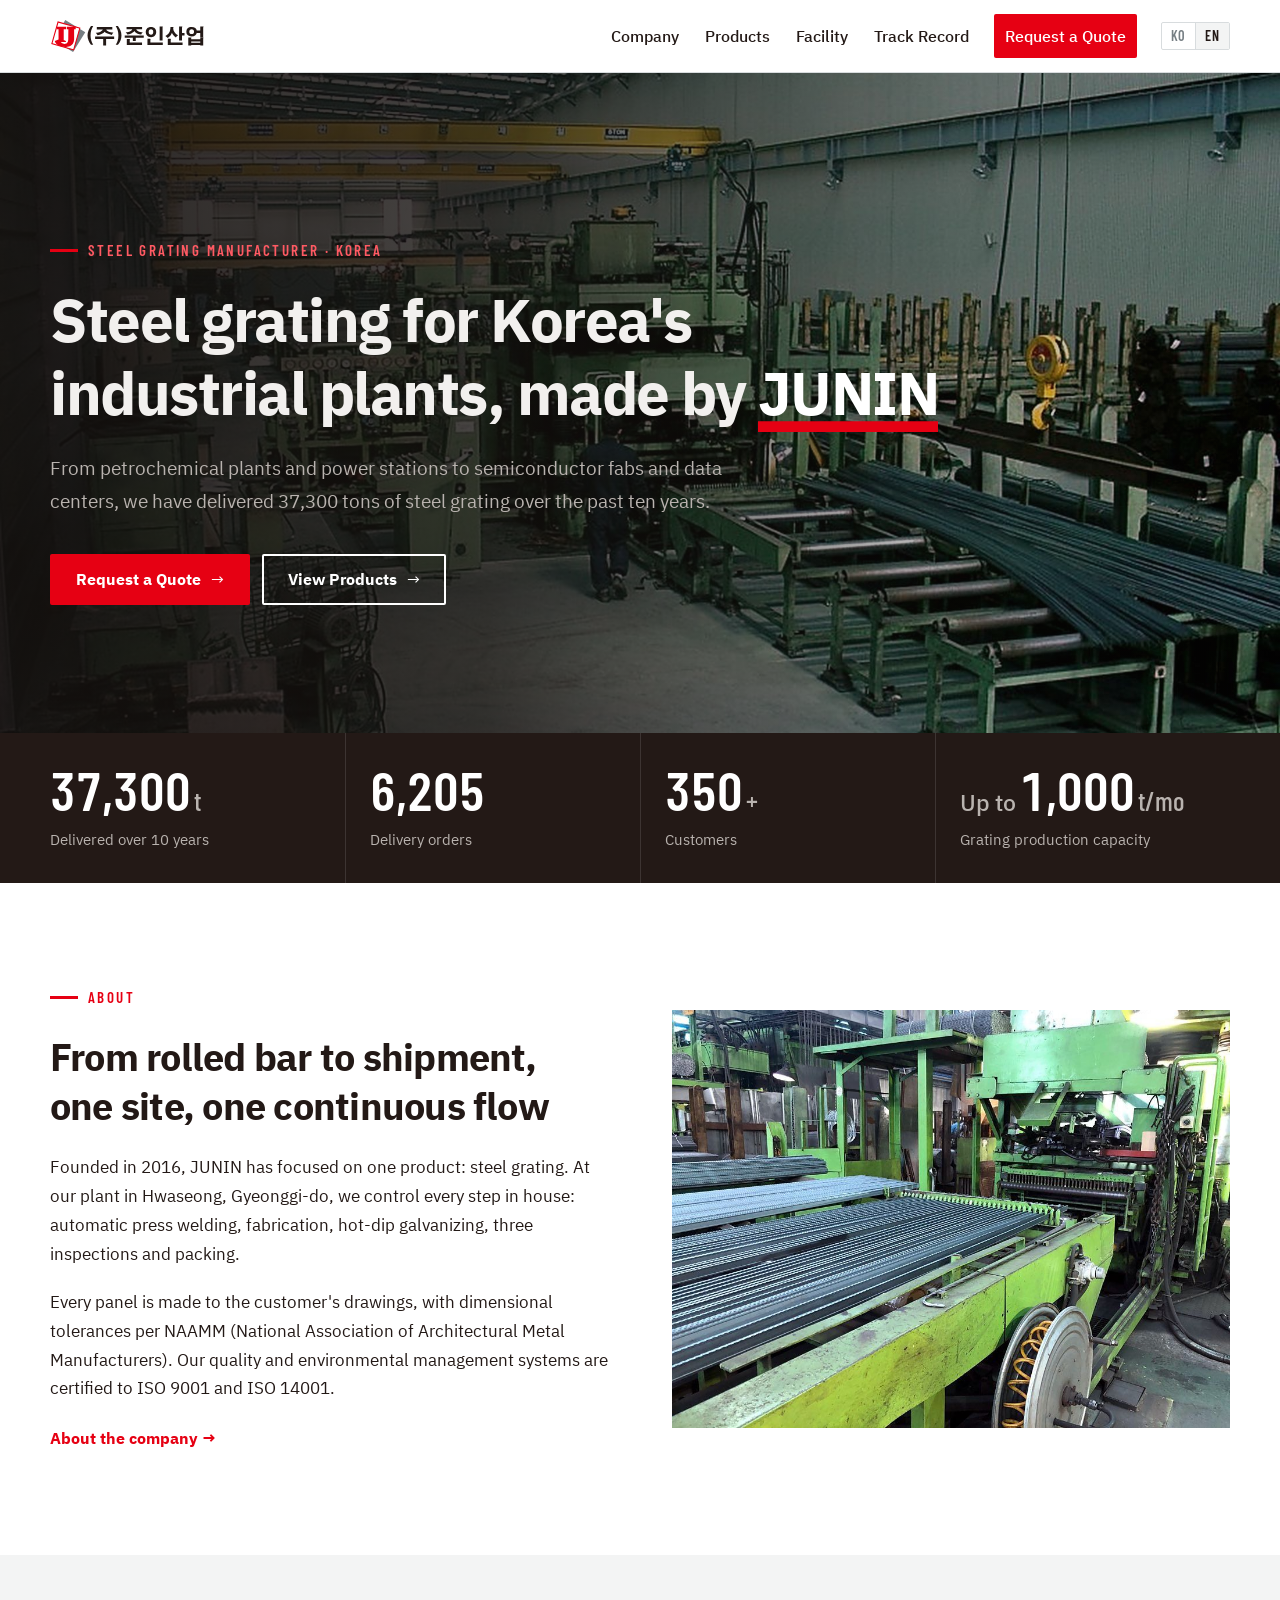
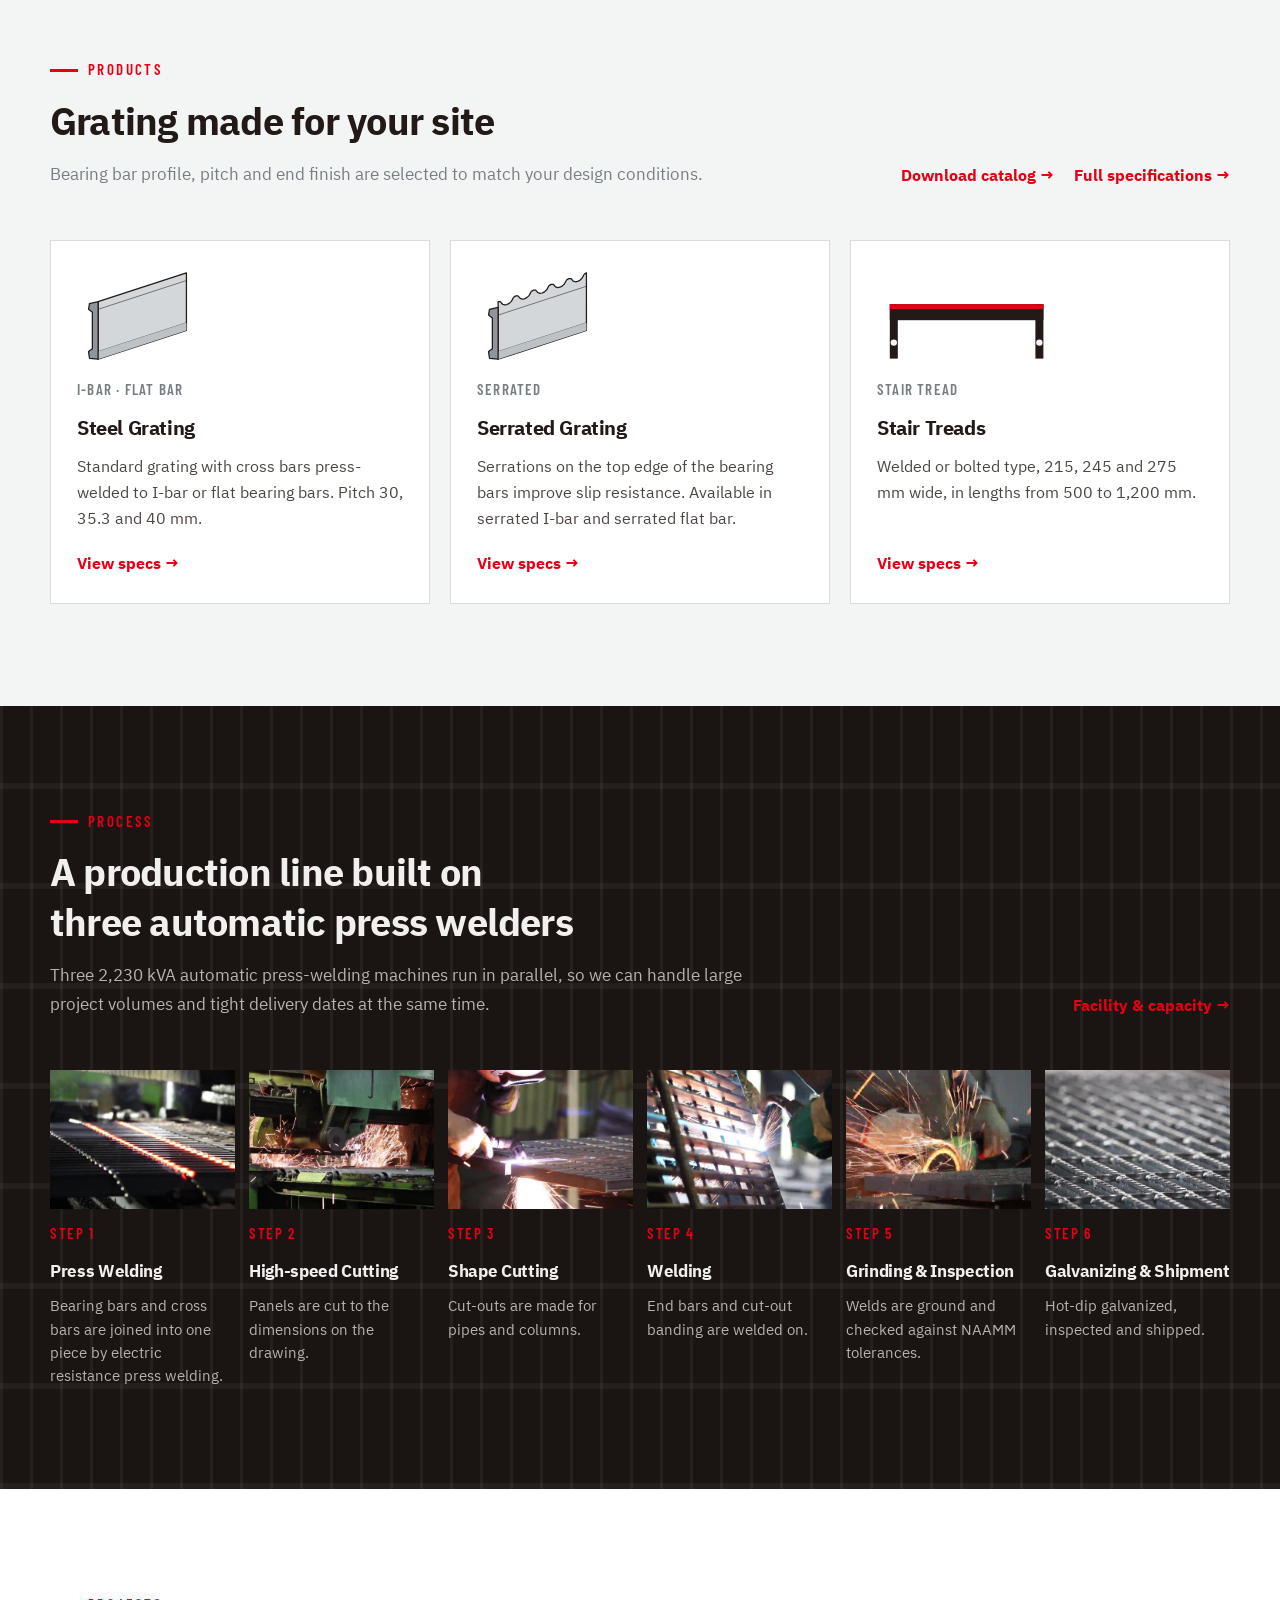
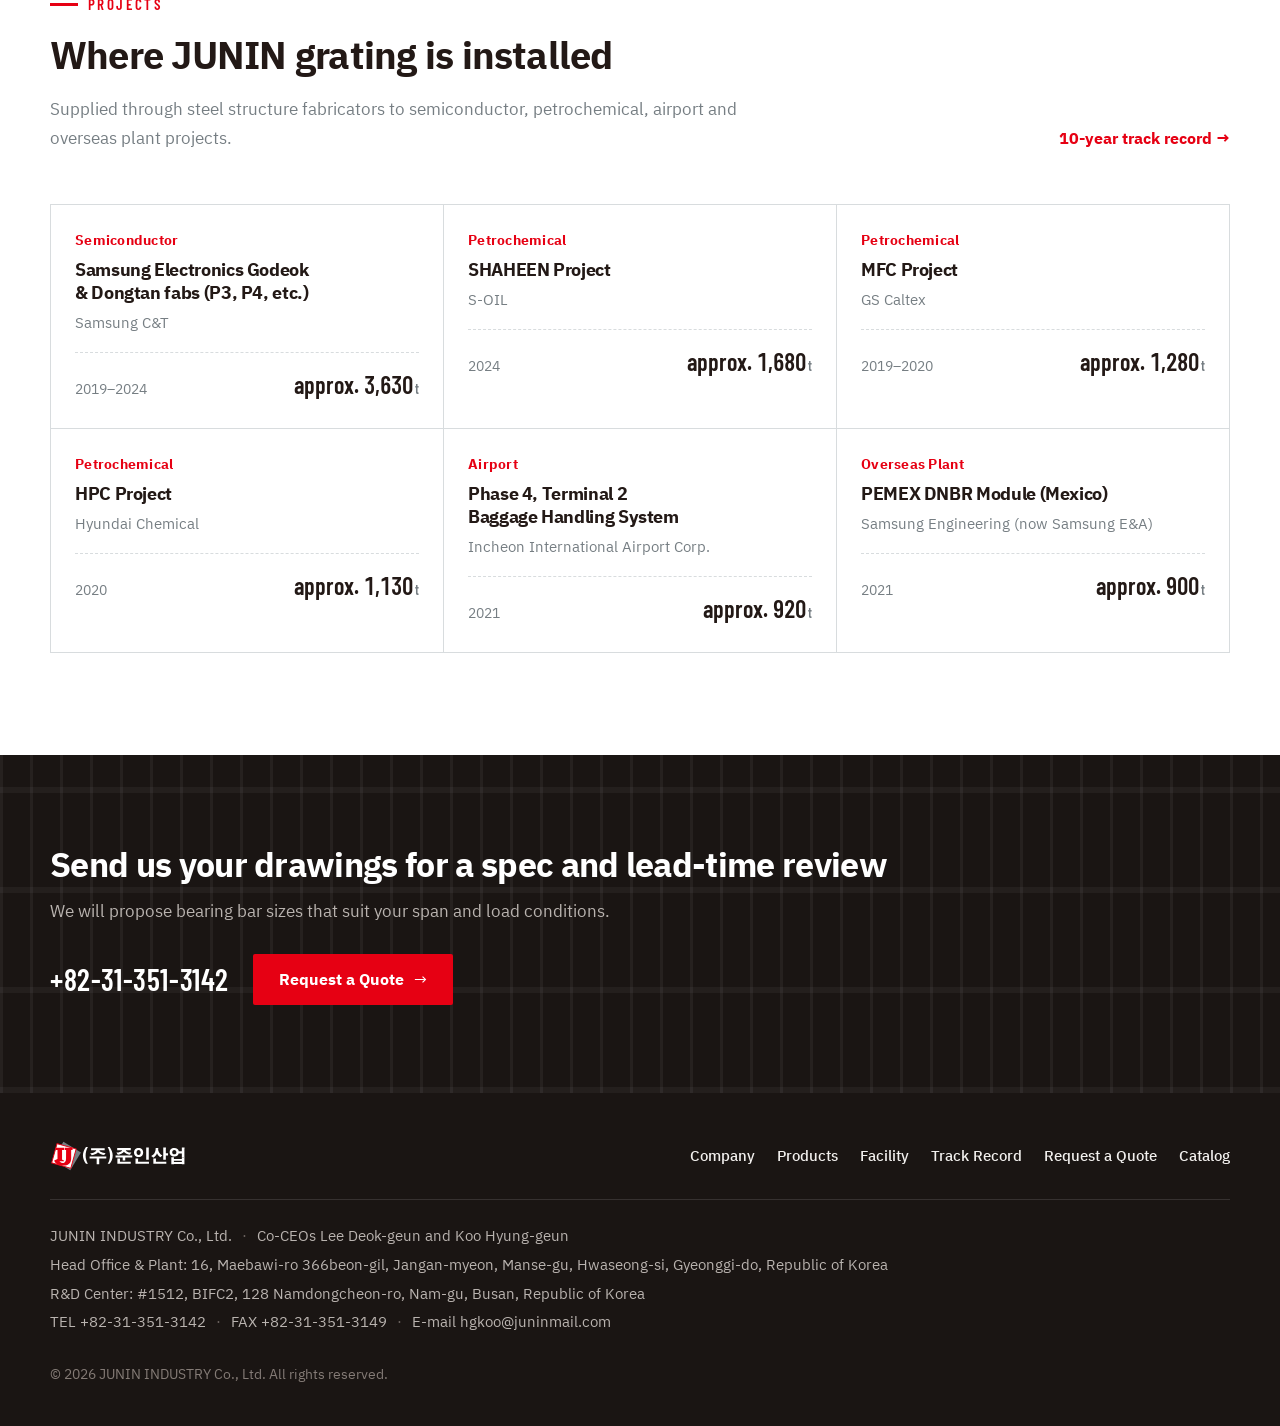
==== commit de3f3c44: "영문 카탈로그 연결, 거래처 표기 Geumseong E&C로 수정 Co-Authored-By: Claude Opus 5.5 <noreply@anthropic.com> Claude-" ====
--- a/en/index.html
+++ b/en/index.html
@@ -75,7 +75,7 @@
   <div class="wrap">
     <div class="sec-head sec-head-row">
       <div><span class="eyebrow">Products</span><h2>Grating made for your site</h2><p>Bearing bar profile, pitch and end finish are selected to match your design conditions.</p></div>
-      <div style="display:flex;gap:20px;flex-wrap:wrap"><a class="link-more" href="../assets/docs/junin-catalog.pdf" download>Catalog (Korean)</a><a class="link-more" href="products.html">Full specifications</a></div>
+      <div style="display:flex;gap:20px;flex-wrap:wrap"><a class="link-more" href="../assets/docs/junin-catalog-en.pdf" download>Download catalog</a><a class="link-more" href="products.html">Full specifications</a></div>
     </div>
     <div class="cards">
       <a class="card" href="products.html#types">
@@ -183,7 +183,7 @@
   <div class="wrap">
     <div class="foot-top">
       <img src="../assets/img/logo-white.svg" alt="JUNIN INDUSTRY Co., Ltd." width="137" height="30">
-      <nav class="foot-nav" aria-label="Footer menu"><a href="company.html">Company</a><a href="products.html">Products</a><a href="facility.html">Facility</a><a href="projects.html">Track Record</a><a href="contact.html">Request a Quote</a><a href="../assets/docs/junin-catalog.pdf" download>Catalog (Korean)</a></nav>
+      <nav class="foot-nav" aria-label="Footer menu"><a href="company.html">Company</a><a href="products.html">Products</a><a href="facility.html">Facility</a><a href="projects.html">Track Record</a><a href="contact.html">Request a Quote</a><a href="../assets/docs/junin-catalog-en.pdf" download>Catalog</a></nav>
     </div>
     <div class="foot-info">
       <p><span>JUNIN INDUSTRY Co., Ltd.</span><span>Co-CEOs Lee Deok-geun and Koo Hyung-geun</span></p>
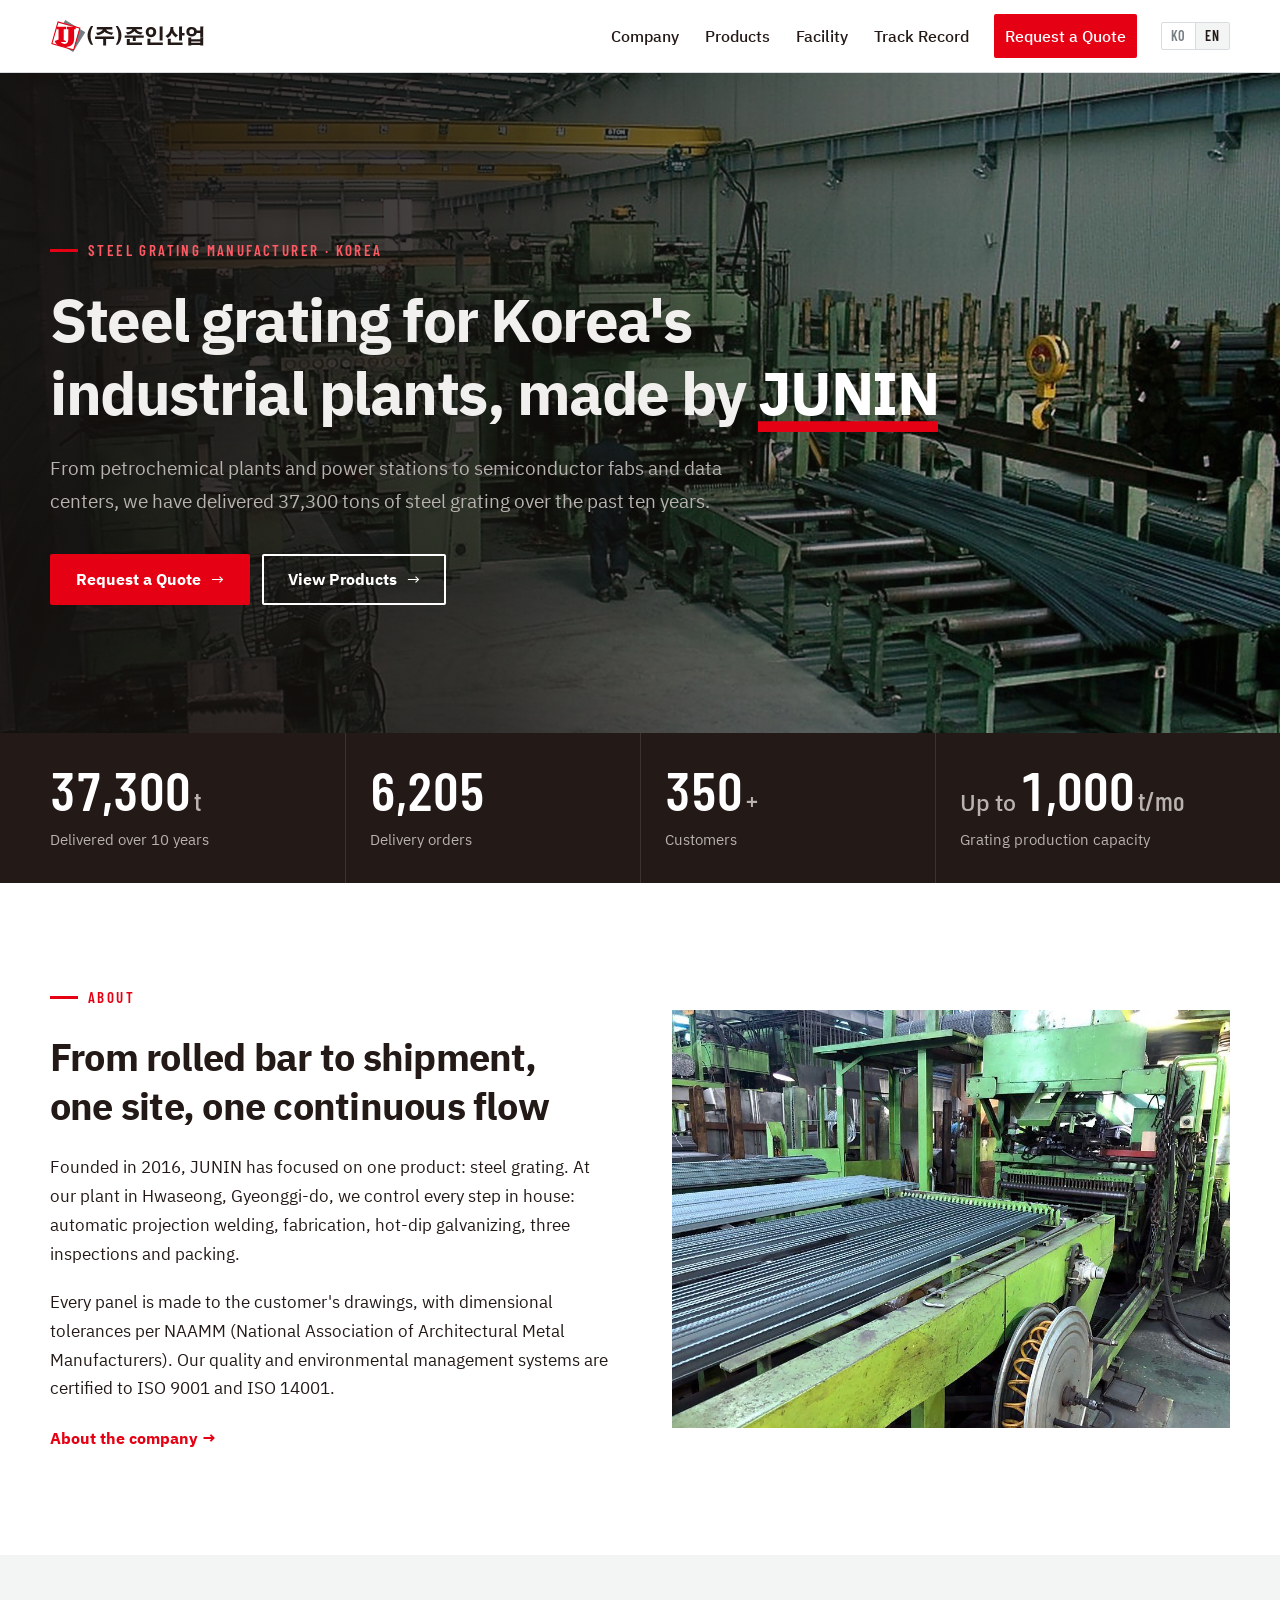
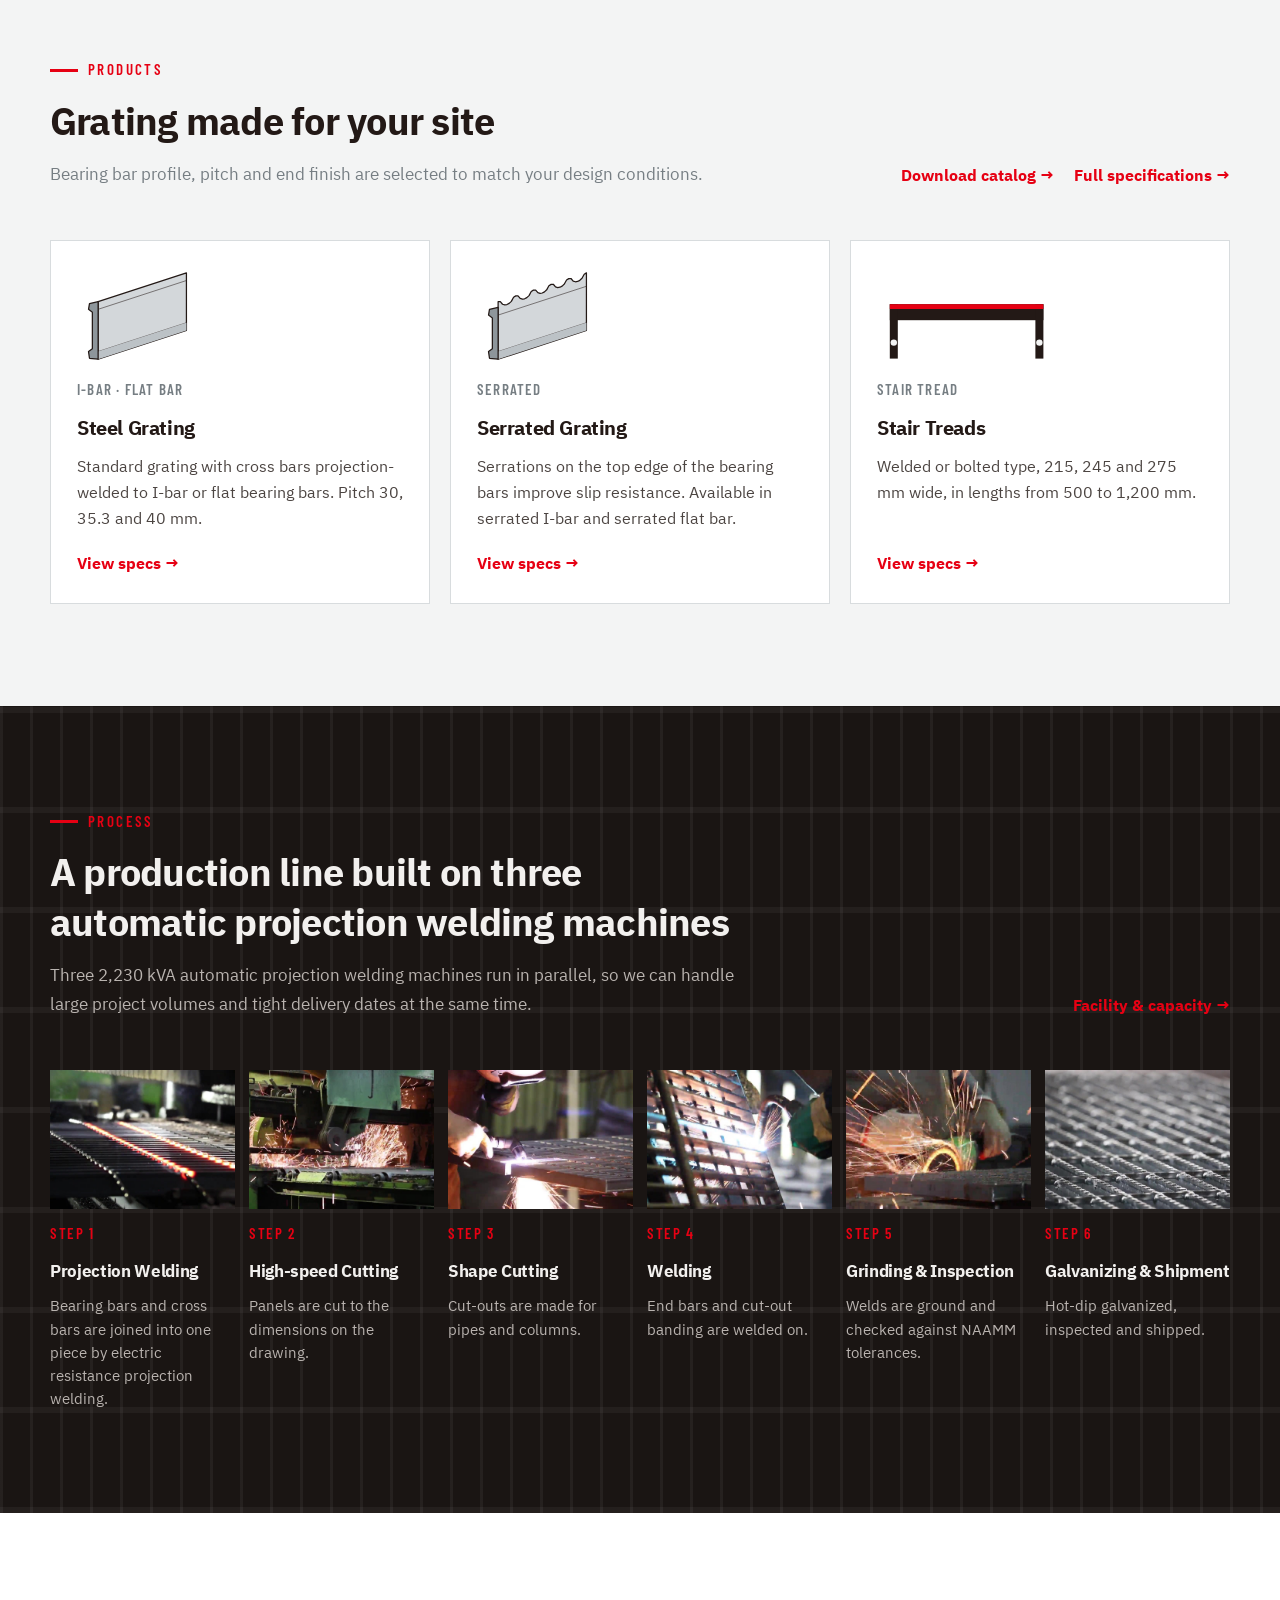
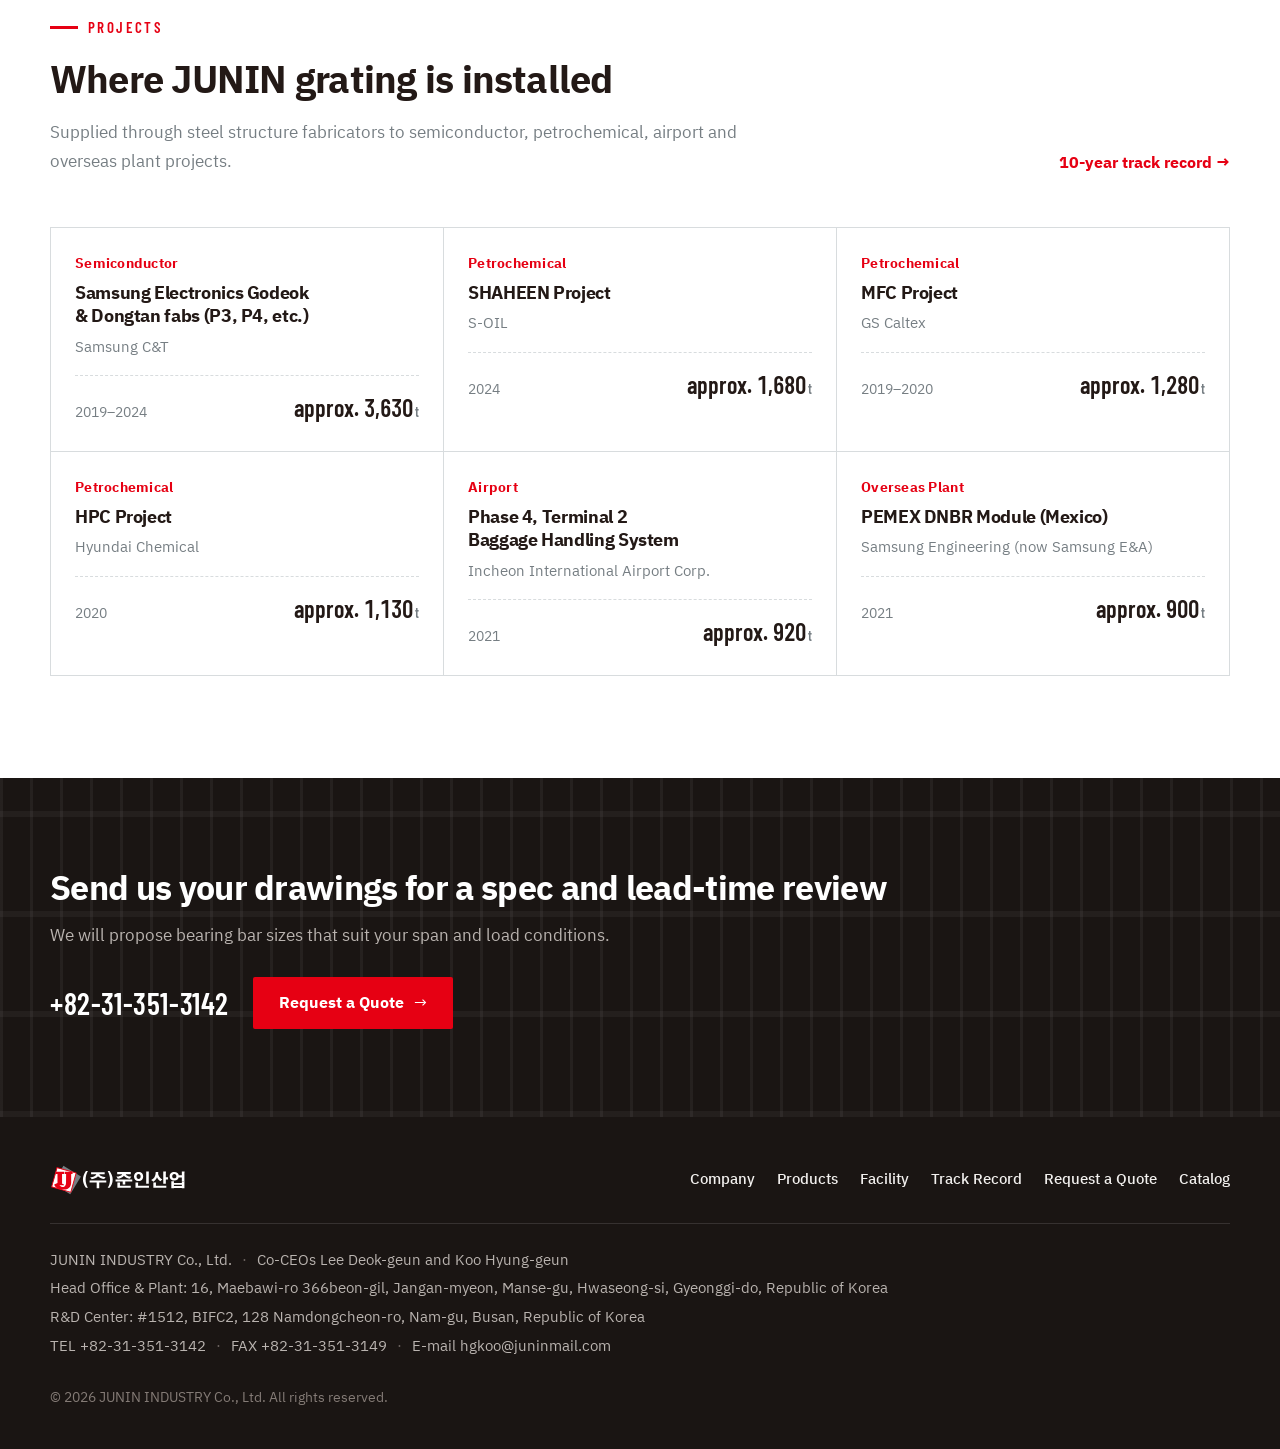
==== commit cf208253: "영문 페이지 압접 표기를 Automatic Projection Welding으로 통일 Co-Authored-By: Claude Opus 5.5 <noreply@anthropic.c" ====
--- a/en/index.html
+++ b/en/index.html
@@ -5,10 +5,10 @@
 <meta name="viewport" content="width=device-width, initial-scale=1, viewport-fit=cover">
 <title>JUNIN INDUSTRY Co., Ltd. | Steel Grating Manufacturer, Korea</title>
 <meta name="claude:viewport-fit-sides" content="cover">
-<meta name="description" content="JUNIN Industrial, a steel grating manufacturer in Korea. Three automatic press-welding machines, capacity up to 1,000 t per month, 37,300 t delivered over 10 years.">
+<meta name="description" content="JUNIN INDUSTRY Co., Ltd., a steel grating manufacturer in Korea. Three automatic projection welding machines, capacity up to 1,000 t per month, 37,300 t delivered over 10 years.">
 <meta property="og:type" content="website">
 <meta property="og:title" content="JUNIN INDUSTRY Co., Ltd. | Steel Grating Manufacturer, Korea">
-<meta property="og:description" content="JUNIN Industrial, a steel grating manufacturer in Korea. Three automatic press-welding machines, capacity up to 1,000 t per month, 37,300 t delivered over 10 years.">
+<meta property="og:description" content="JUNIN INDUSTRY Co., Ltd., a steel grating manufacturer in Korea. Three automatic projection welding machines, capacity up to 1,000 t per month, 37,300 t delivered over 10 years.">
 <meta property="og:image" content="https://www.junin-grating.com/assets/img/hero-line.jpg">
 <meta property="og:url" content="https://www.junin-grating.com/en/">
 <meta property="og:site_name" content="JUNIN INDUSTRY Co., Ltd.">
@@ -43,7 +43,7 @@
 </header>
 <main id="main">
 <section class="hero">
-  <div class="hero-media"><img src="../assets/img/hero-line.jpg" alt="Automatic press-welding line for steel grating at the JUNIN plant" fetchpriority="high"></div>
+  <div class="hero-media"><img src="../assets/img/hero-line.jpg" alt="Automatic projection welding line for steel grating at the JUNIN plant" fetchpriority="high"></div>
   <div class="wrap">
     <span class="eyebrow">Steel Grating Manufacturer · Korea</span>
     <h1>Steel grating for Korea's industrial plants, made by <em>JUNIN</em></h1>
@@ -62,12 +62,12 @@
       <span class="eyebrow">About</span>
       <h2 style="font-size:clamp(26px,3.2vw,38px)">From rolled bar to shipment,<br>one site, one continuous flow</h2>
       <div class="prose">
-        <p>Founded in 2016, JUNIN has focused on one product: steel grating. At our plant in Hwaseong, Gyeonggi-do, we control every step in house: automatic press welding, fabrication, hot-dip galvanizing, three inspections and packing.</p>
+        <p>Founded in 2016, JUNIN has focused on one product: steel grating. At our plant in Hwaseong, Gyeonggi-do, we control every step in house: automatic projection welding, fabrication, hot-dip galvanizing, three inspections and packing.</p>
         <p>Every panel is made to the customer's drawings, with dimensional tolerances per NAAMM (National Association of Architectural Metal Manufacturers). Our quality and environmental management systems are certified to ISO 9001 and ISO 14001.</p>
       </div>
       <div><a class="link-more" href="company.html">About the company</a></div>
     </div>
-    <div class="split-media"><img src="../assets/img/02-press-welder-2-front.jpg" alt="Front of automatic press-welding machine No. 2" loading="lazy"></div>
+    <div class="split-media"><img src="../assets/img/02-press-welder-2-front.jpg" alt="Front of automatic projection welding machine No. 2" loading="lazy"></div>
   </div>
 </section>
 
@@ -82,7 +82,7 @@
         <div class="profile"><svg viewBox="0 0 124 100" aria-hidden="true"><path d="M22.0 34.0 L114.0 4.0 L114.0 64.0 L22.0 94.0Z" fill="#d3d7da" stroke="#231916" stroke-width="1.3" stroke-linejoin="round"/><path d="M22 42 L114 12" stroke="#231916" stroke-width="1" opacity=".55"/><path d="M22 86 L114 56" stroke="#231916" stroke-width="1" opacity=".55"/><path d="M22 86 L114 56 L114 64 L22 94Z" fill="#bcc2c6"/><path d="M22 34 L13 36 L12 42 L16 45 L16 83 L12 86 L13 93 L22 94Z" fill="#8e969b" stroke="#231916" stroke-width="1.3" stroke-linejoin="round"/></svg></div>
         <span class="code">I-BAR · FLAT BAR</span>
         <h3>Steel Grating</h3>
-        <p>Standard grating with cross bars press-welded to I-bar or flat bearing bars. Pitch 30, 35.3 and 40 mm.</p>
+        <p>Standard grating with cross bars projection-welded to I-bar or flat bearing bars. Pitch 30, 35.3 and 40 mm.</p>
         <span class="link-more">View specs</span>
       </a>
       <a class="card" href="products.html#types">
@@ -106,11 +106,11 @@
 <section class="section section-dark grating-bg">
   <div class="wrap">
     <div class="sec-head sec-head-row">
-      <div><span class="eyebrow">Process</span><h2>A production line built on three automatic press welders</h2><p>Three 2,230 kVA automatic press-welding machines run in parallel, so we can handle large project volumes and tight delivery dates at the same time.</p></div>
+      <div><span class="eyebrow">Process</span><h2>A production line built on three automatic projection welding machines</h2><p>Three 2,230 kVA automatic projection welding machines run in parallel, so we can handle large project volumes and tight delivery dates at the same time.</p></div>
       <a class="link-more" href="facility.html">Facility &amp; capacity</a>
     </div>
     <ol class="flow">
-      <li><figure><img src="../assets/img/v-01-press-welding.jpg" alt="Automatic press welding" loading="lazy"></figure><span class="step">STEP 1</span><h3>Press Welding</h3><p>Bearing bars and cross bars are joined into one piece by electric resistance press welding.</p></li>
+      <li><figure><img src="../assets/img/v-01-press-welding.jpg" alt="Automatic projection welding" loading="lazy"></figure><span class="step">STEP 1</span><h3>Projection Welding</h3><p>Bearing bars and cross bars are joined into one piece by electric resistance projection welding.</p></li>
       <li><figure><img src="../assets/img/v-02-high-speed-cutting.jpg" alt="High-speed cutting" loading="lazy"></figure><span class="step">STEP 2</span><h3>High-speed Cutting</h3><p>Panels are cut to the dimensions on the drawing.</p></li>
       <li><figure><img src="../assets/img/v-03-shape-cutting.jpg" alt="Shape cutting" loading="lazy"></figure><span class="step">STEP 3</span><h3>Shape Cutting</h3><p>Cut-outs are made for pipes and columns.</p></li>
       <li><figure><img src="../assets/img/v-04-welding.jpg" alt="Welding" loading="lazy"></figure><span class="step">STEP 4</span><h3>Welding</h3><p>End bars and cut-out banding are welded on.</p></li>
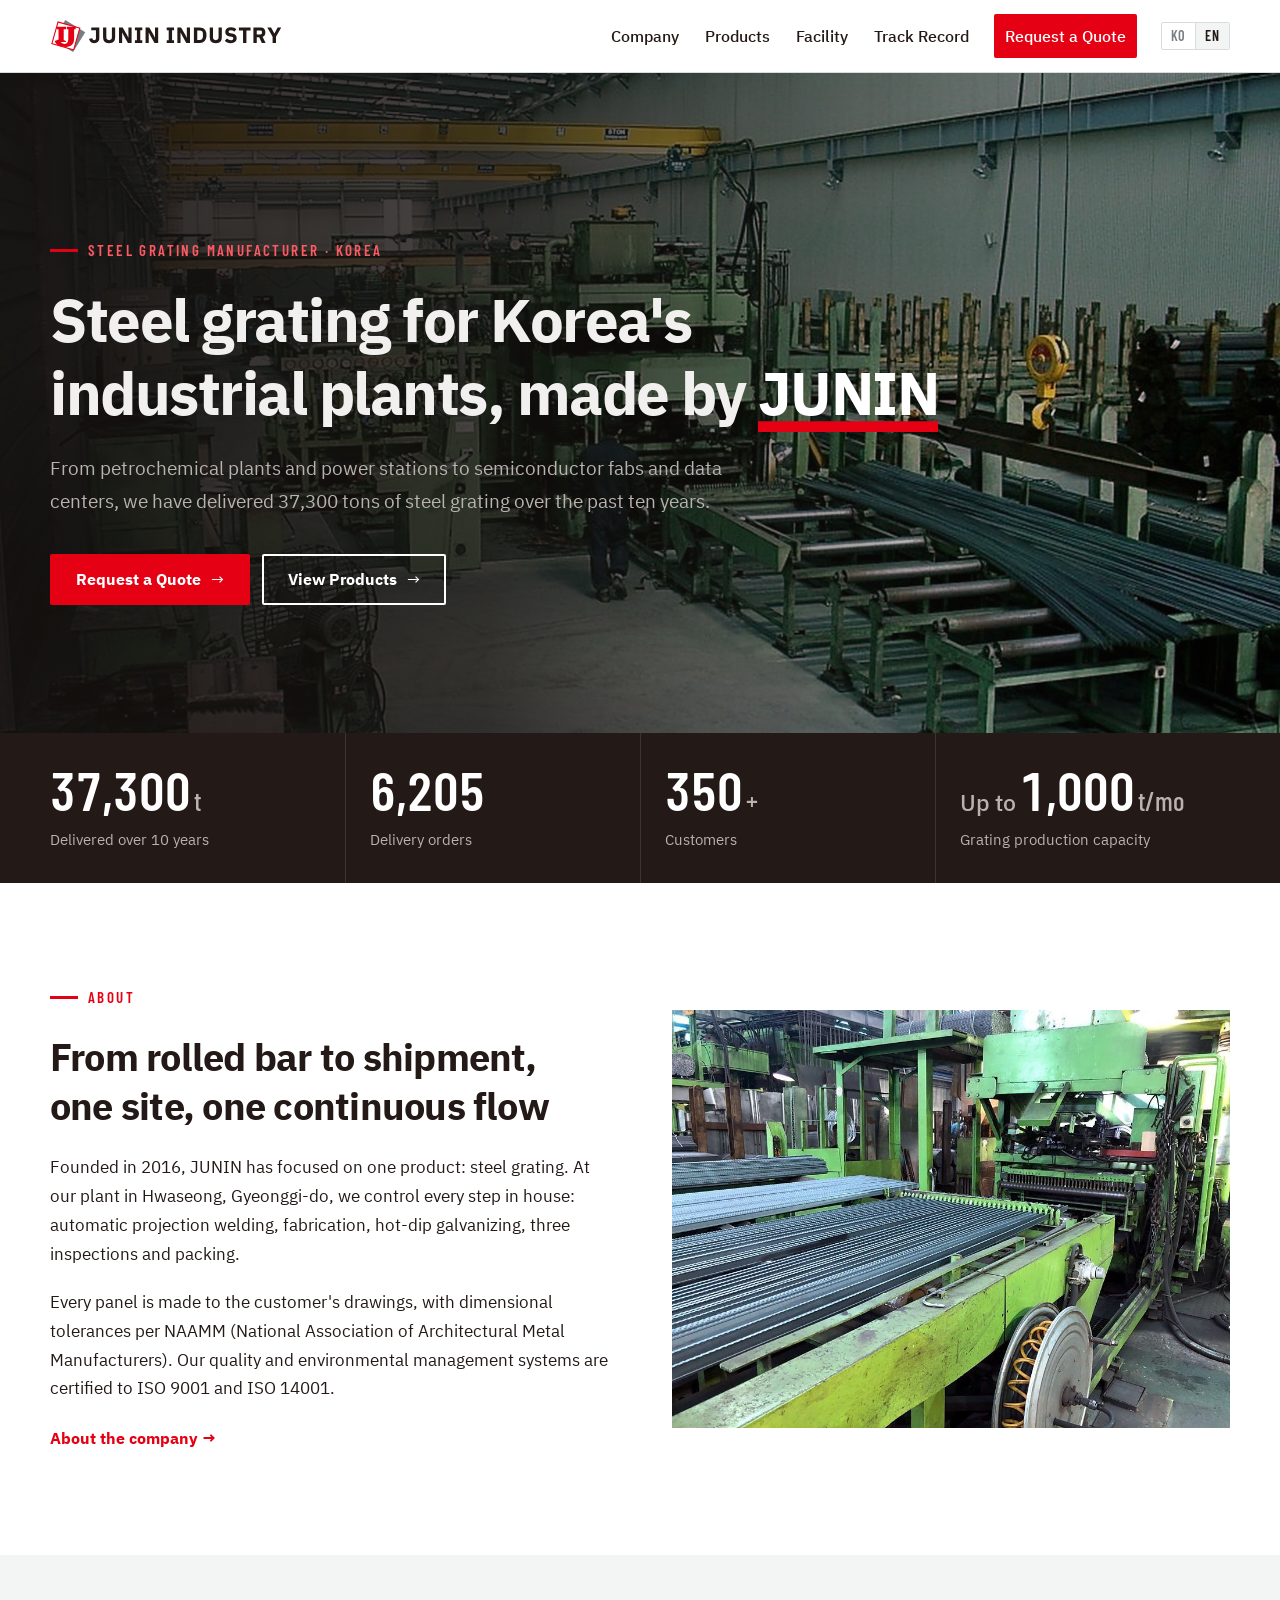
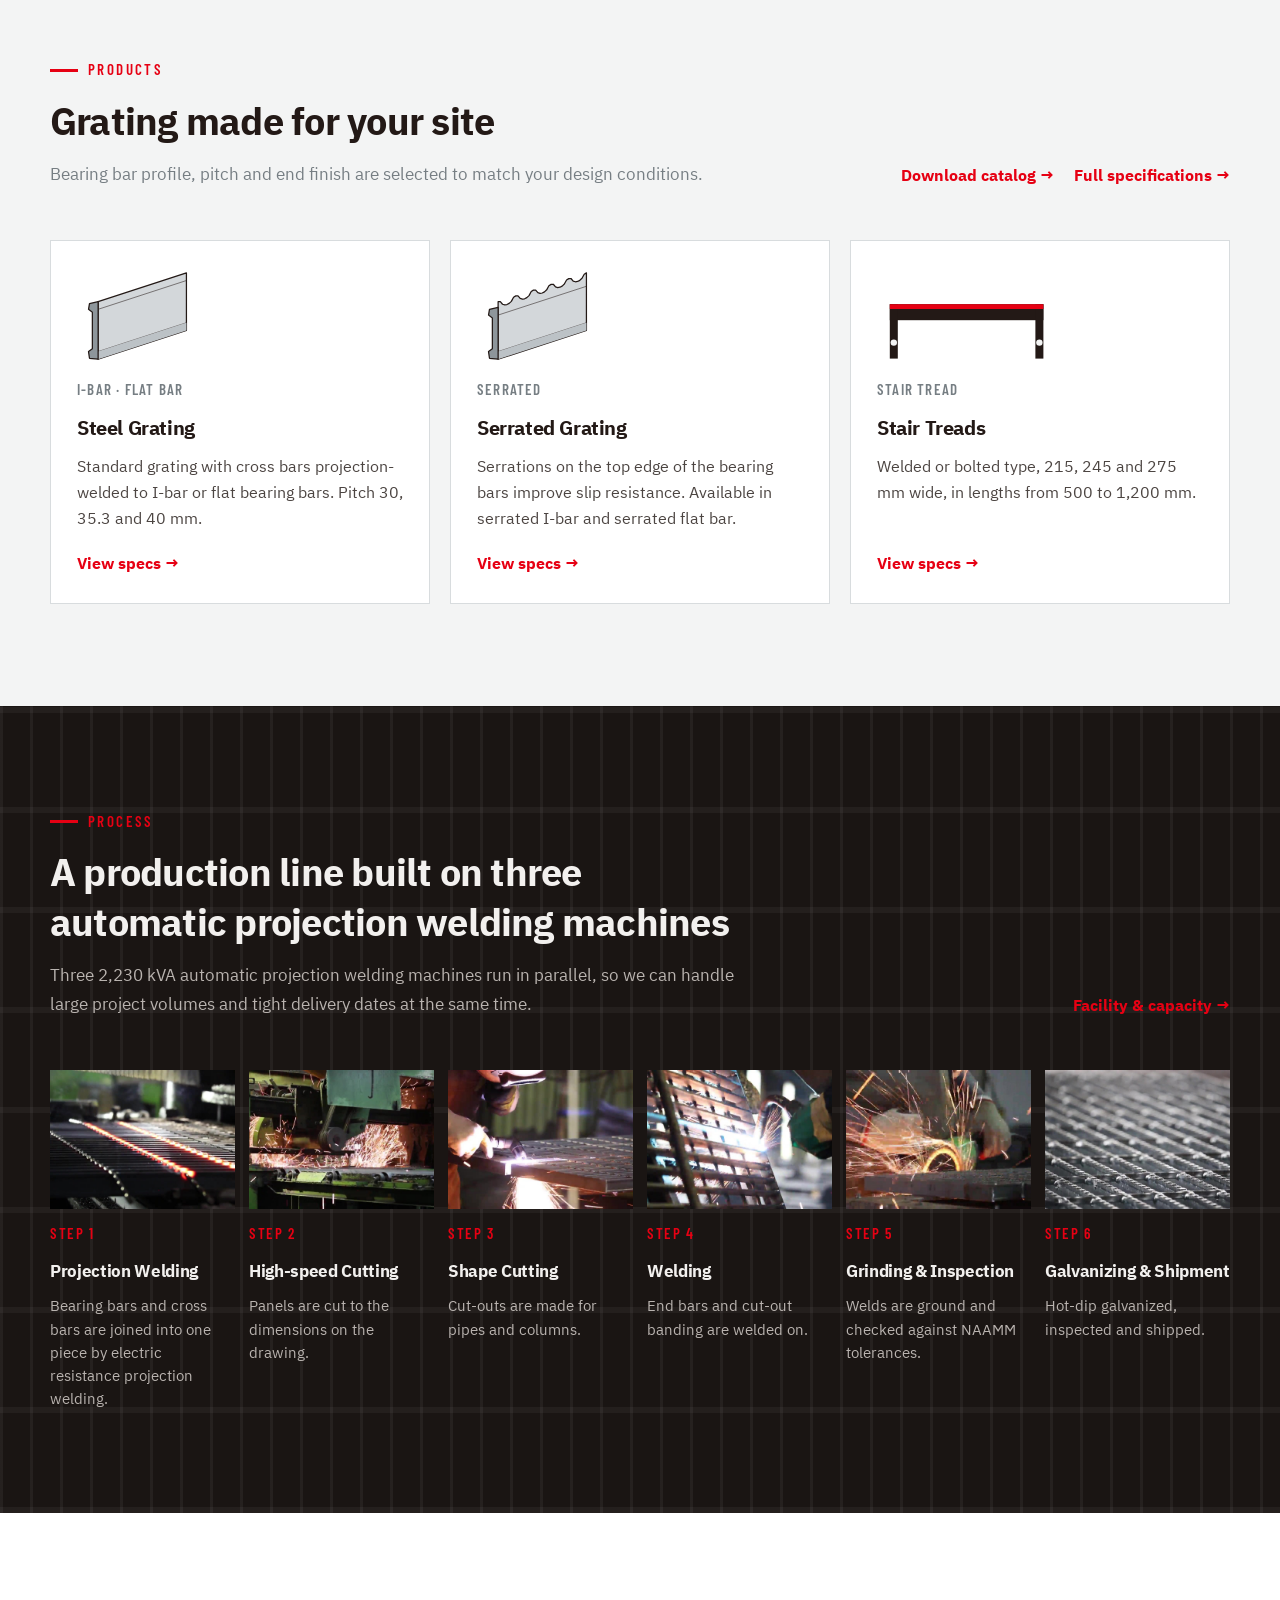
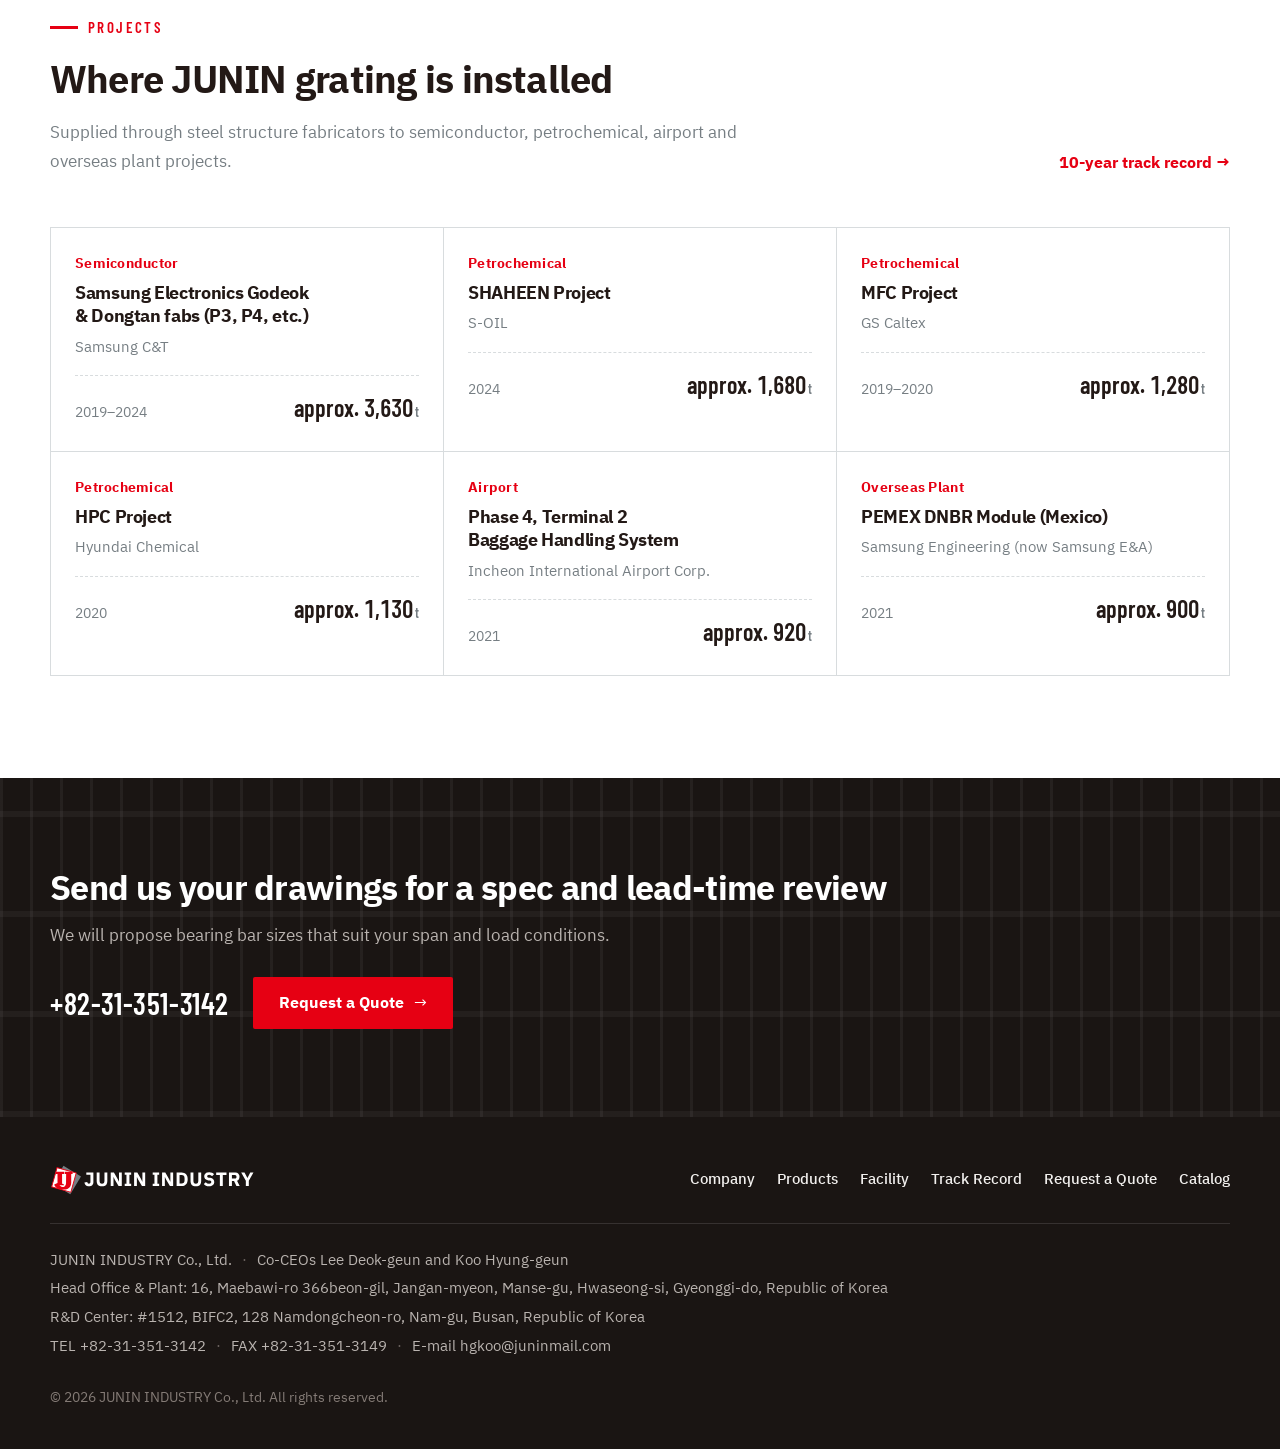
==== commit 47fa9d17: "영문 페이지 로고를 영문 로고(JUNIN INDUSTRY)로 교체 Co-Authored-By: Claude Opus 5.5 <noreply@anthropic.com> Claude-" ====
--- a/en/index.html
+++ b/en/index.html
@@ -29,7 +29,7 @@
 <a class="sr-only" href="#main">Skip to content</a>
 <header class="site-header">
   <div class="wrap">
-    <a class="brand" href="./" aria-label="JUNIN INDUSTRY Co., Ltd. home"><img src="../assets/img/logo.svg" alt="JUNIN INDUSTRY Co., Ltd." width="155" height="34"></a>
+    <a class="brand" href="./" aria-label="JUNIN INDUSTRY Co., Ltd. home"><img src="../assets/img/logo-en.svg" alt="JUNIN INDUSTRY Co., Ltd." width="233" height="34"></a>
     <div class="lang" aria-label="Language"><a href="../" lang="ko" hreflang="ko">KO</a><a href="./" lang="en" hreflang="en" aria-current="true">EN</a></div>
     <button class="nav-toggle" type="button" aria-expanded="false" aria-controls="site-nav"><span></span><span class="sr-only">Menu</span></button>
     <nav class="nav" id="site-nav" aria-label="Main menu">
@@ -182,7 +182,7 @@
 <footer class="site-footer">
   <div class="wrap">
     <div class="foot-top">
-      <img src="../assets/img/logo-white.svg" alt="JUNIN INDUSTRY Co., Ltd." width="137" height="30">
+      <img src="../assets/img/logo-en-white.svg" alt="JUNIN INDUSTRY Co., Ltd." width="206" height="30">
       <nav class="foot-nav" aria-label="Footer menu"><a href="company.html">Company</a><a href="products.html">Products</a><a href="facility.html">Facility</a><a href="projects.html">Track Record</a><a href="contact.html">Request a Quote</a><a href="../assets/docs/junin-catalog-en.pdf" download>Catalog</a></nav>
     </div>
     <div class="foot-info">
